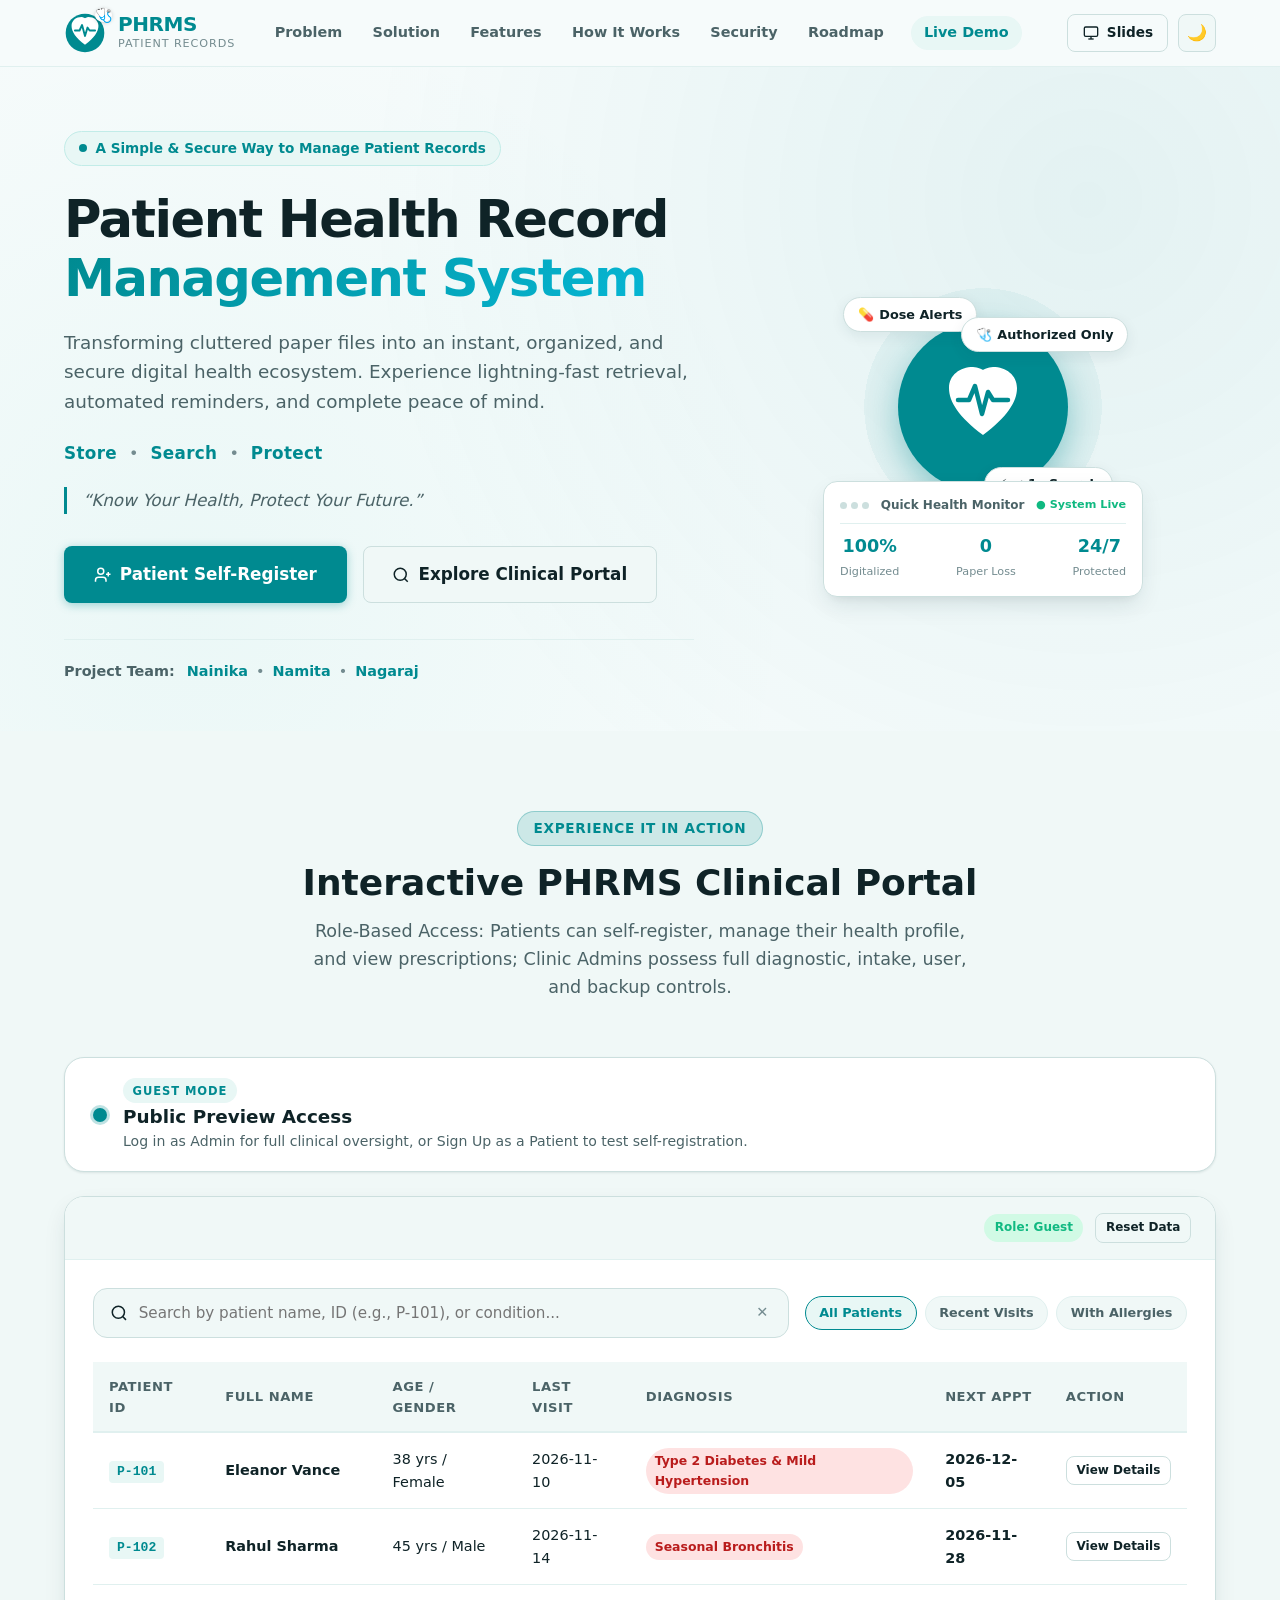
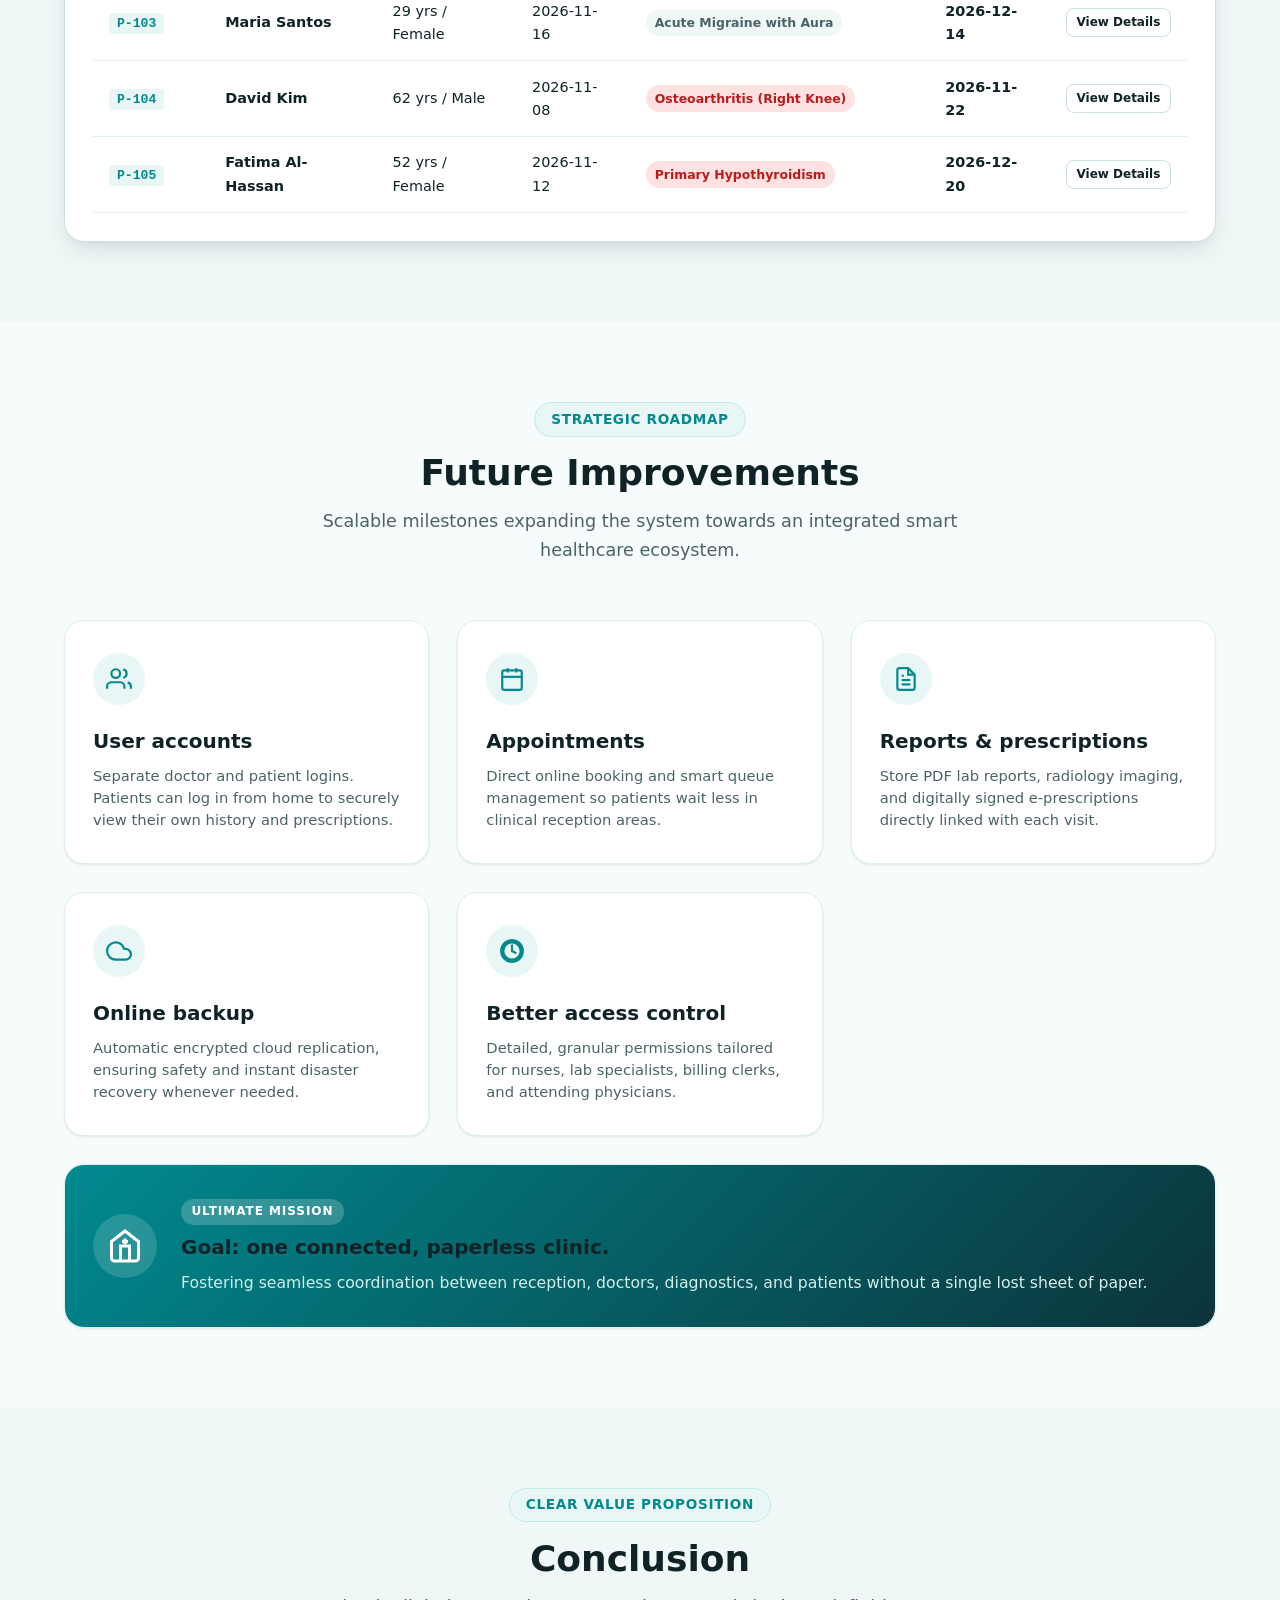
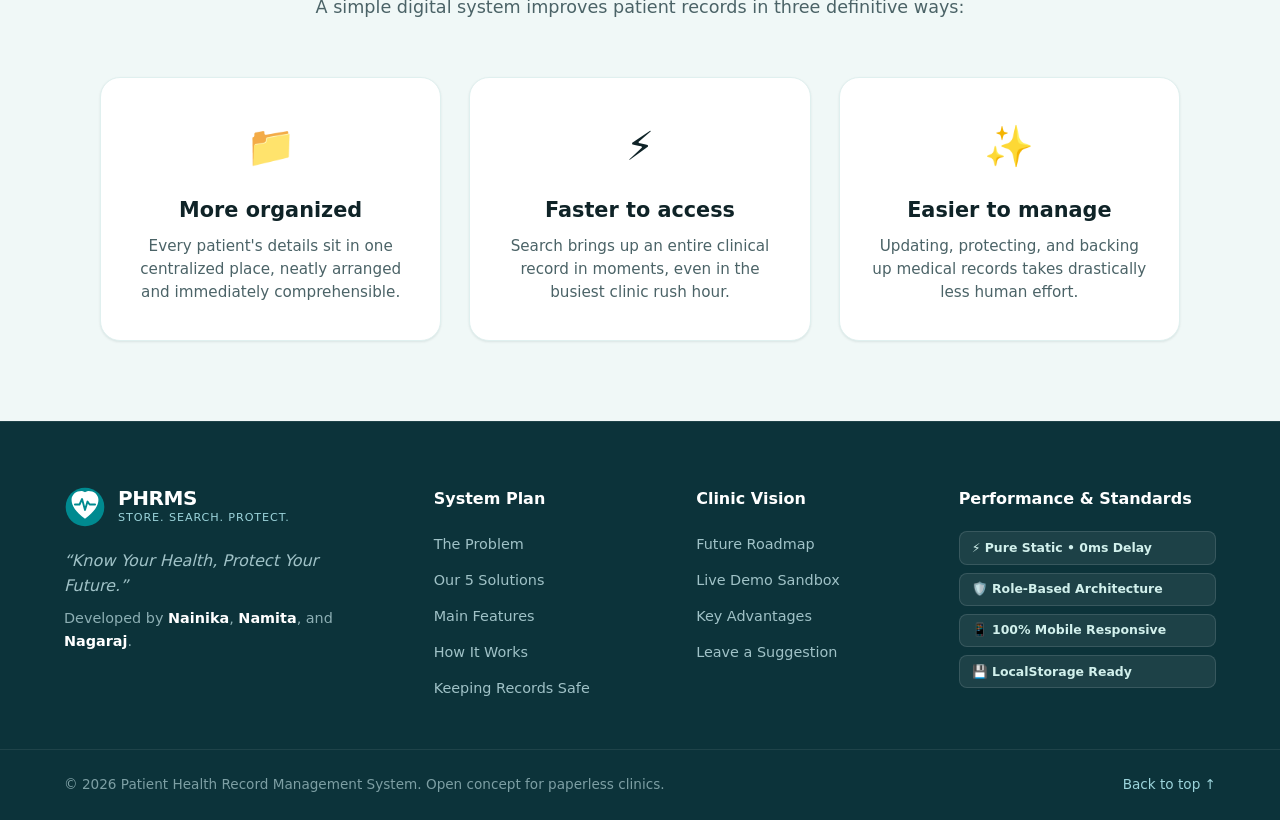
==== index.html @ 2e081d44 "cek" ====
<!DOCTYPE html>
<html lang="en">
<head>
  <meta charset="UTF-8">
  <meta name="viewport" content="width=device-width, initial-scale=1.0">
  <meta name="description" content="Patient Health Record Management System - A simple and secure way to manage patient records. Store. Search. Protect.">
  <meta name="keywords" content="health records, EHR, medical records management, clinic software, patient portal">
  <meta name="author" content="Nainika, Namita, Nagaraj">
  <title>PHRMS | Patient Health Record Management System</title>
  <link rel="stylesheet" href="style.css">
  <link rel="icon" href="data:image/svg+xml,<svg xmlns=%22http://www.w3.org/2000/svg%22 viewBox=%220 0 100 100%22><circle cx=%2250%22 cy=%2250%22 r=%2248%22 fill=%22%230d9488%22/><path d=%22M50 78 C30 62 20 48 20 34 C20 22 30 14 42 14 C46 14 50 17 50 17 C50 17 54 14 58 14 C70 14 80 22 80 34 C80 48 70 62 50 78 Z%22 fill=%22white%22/><path d=%22M27 45 L37 45 L43 32 L49 56 L55 38 L60 45 L73 45%22 fill=%22none%22 stroke=%22%230d9488%22 stroke-width=%224%22 stroke-linecap=%22round%22 stroke-linejoin=%22round%22/></svg>">
</head>
<body>
  <!-- Header / Navigation -->
  <header class="navbar" id="top">
    <div class="nav-container">
      <a href="#top" class="brand-logo" aria-label="PHRMS Home">
        <div class="logo-icon-wrap">
          <svg viewBox="0 0 100 100" class="logo-svg" aria-hidden="true">
            <circle cx="50" cy="50" r="46" fill="#008a90"/>
            <path d="M50 78 C28 62 18 47 18 33 C18 20 29 12 42 12 C46 12 50 15 50 15 C50 15 54 12 58 12 C71 12 82 20 82 33 C82 47 72 62 50 78 Z" fill="#ffffff"/>
            <path d="M26 44 L37 44 L43 31 L50 57 L56 37 L61 44 L74 44" fill="none" stroke="#008a90" stroke-width="4.5" stroke-linecap="round" stroke-linejoin="round"/>
          </svg>
          <span class="doctor-badge" title="Medical grade">🩺</span>
        </div>
        <div class="brand-text">
          <span class="brand-title">PHRMS</span>
          <span class="brand-subtitle">Patient Records</span>
        </div>
      </a>

      <nav class="nav-links" id="navLinks" aria-label="Main Navigation">
        <a href="/about/" class="nav-link">Problem</a>
        <a href="/about/#solution" class="nav-link">Solution</a>
        <a href="/about/#features" class="nav-link">Features</a>
        <a href="/about/#workflow" class="nav-link">How It Works</a>
        <a href="/about/#security" class="nav-link">Security</a>
        <a href="/about/#roadmap" class="nav-link">Roadmap</a>
        <a href="/about/#demo" class="nav-link nav-highlight">Live Demo</a>
      </nav>

      <div class="nav-actions">
        <div id="authNavContainer" class="auth-nav-container">
          <!-- Dynamically populated: Login/Signup buttons OR User Profile Pill -->
        </div>
        <button class="btn btn-outline btn-sm" id="presentationModeBtn" title="Toggle Slide View Mode">
          <svg width="16" height="16" viewBox="0 0 24 24" fill="none" stroke="currentColor" stroke-width="2"><rect x="2" y="3" width="20" height="14" rx="2" ry="2"/><line x1="8" y1="21" x2="16" y2="21"/><line x1="12" y1="17" x2="12" y2="21"/></svg>
          <span>Slides</span>
        </button>
        <button class="theme-toggle-btn" id="themeToggleBtn" aria-label="Toggle Dark/Light Mode" title="Toggle Theme">
          <span class="theme-icon light-icon">☀️</span>
          <span class="theme-icon dark-icon">🌙</span>
        </button>
        <button class="mobile-menu-btn" id="mobileMenuBtn" aria-label="Toggle navigation menu" aria-expanded="false">
          <span></span><span></span><span></span>
        </button>
      </div>
    </div>
  </header>

  <main>
    <!-- Hero Section -->
    <section class="hero-section" id="hero">
      <div class="container hero-grid">
        <div class="hero-content">
          <div class="hero-badge">
            <span class="badge-dot"></span>
            A Simple &amp; Secure Way to Manage Patient Records
          </div>
          <h1 class="hero-title">
            Patient Health Record <br>
            <span class="gradient-text">Management System</span>
          </h1>
          <p class="hero-desc">
            Transforming cluttered paper files into an instant, organized, and secure digital health ecosystem. Experience lightning-fast retrieval, automated reminders, and complete peace of mind.
          </p>

          <div class="tagline-pills">
            <span class="pill-tag">Store</span>
            <span class="pill-dot">•</span>
            <span class="pill-tag">Search</span>
            <span class="pill-dot">•</span>
            <span class="pill-tag">Protect</span>
          </div>

          <blockquote class="hero-quote">
            “Know Your Health, Protect Your Future.”
          </blockquote>

          <div class="hero-cta-group">
            <button class="btn btn-primary btn-lg" id="heroSignupBtn">
              <svg width="18" height="18" viewBox="0 0 24 24" fill="none" stroke="currentColor" stroke-width="2"><path d="M16 21v-2a4 4 0 0 0-4-4H6a4 4 0 0 0-4 4v2"/><circle cx="9" cy="7" r="4"/><line x1="19" y1="8" x2="19" y2="14"/><line x1="22" y1="11" x2="16" y2="11"/></svg>
              Patient Self-Register
            </button>
            <a href="#demo" class="btn btn-secondary btn-lg" id="heroDemoBtn">
              <svg width="18" height="18" viewBox="0 0 24 24" fill="none" stroke="currentColor" stroke-width="2"><circle cx="11" cy="11" r="8"/><line x1="21" y1="21" x2="16.65" y2="16.65"/></svg>
              Explore Clinical Portal
            </a>
          </div>

          <div class="hero-authors">
            <span class="authors-label">Project Team:</span>
            <div class="authors-list">
              <span class="author-tag">Nainika</span>
              <span class="author-sep">•</span>
              <span class="author-tag">Namita</span>
              <span class="author-sep">•</span>
              <span class="author-tag">Nagaraj</span>
            </div>
          </div>
        </div>

        <div class="hero-graphic">
          <div class="pulse-emblem-card">
            <div class="emblem-circle-outer">
              <div class="emblem-circle-inner">
                <svg viewBox="0 0 100 100" class="hero-heart-svg">
                  <path d="M50 78 C26 60 16 45 16 31 C16 18 27 10 40 10 C45 10 50 13 50 13 C50 13 55 10 60 10 C73 10 84 18 84 31 C84 45 74 60 50 78 Z" fill="#ffffff"/>
                  <path d="M25 43 L36 43 L42 29 L49 57 L55 35 L60 43 L75 43" fill="none" stroke="#008a90" stroke-width="4.5" stroke-linecap="round" stroke-linejoin="round"/>
                </svg>
              </div>
              <div class="floating-badge badge-med">
                <span>💊</span> Dose Alerts
              </div>
              <div class="floating-badge badge-doc">
                <span>🩺</span> Authorized Only
              </div>
              <div class="floating-badge badge-time">
                <span>⚡</span> &lt; 1s Search
              </div>
            </div>

            <!-- Mini Dashboard Card -->
            <div class="glass-dashboard-card">
              <div class="card-header-bar">
                <div class="dots"><span></span><span></span><span></span></div>
                <span class="card-bar-title">Quick Health Monitor</span>
                <span class="status-live">● System Live</span>
              </div>
              <div class="stats-mini-row">
                <div class="stat-mini">
                  <span class="stat-val">100%</span>
                  <span class="stat-lbl">Digitalized</span>
                </div>
                <div class="stat-mini">
                  <span class="stat-val">0</span>
                  <span class="stat-lbl">Paper Loss</span>
                </div>
                <div class="stat-mini">
                  <span class="stat-val">24/7</span>
                  <span class="stat-lbl">Protected</span>
                </div>
              </div>
            </div>
          </div>
        </div>
      </div>

      
    </section>

    
    
    <!-- Interactive Simulator / Live Demo Section -->
    <section class="section demo-section" id="demo">
      <div class="container">
        <div class="section-header text-center">
          <span class="section-tag section-tag-primary">Experience It In Action</span>
          <h2 class="section-title">Interactive PHRMS Clinical Portal</h2>
          <p class="section-subtitle">Role-Based Access: Patients can self-register, manage their health profile, and view prescriptions; Clinic Admins possess full diagnostic, intake, user, and backup controls.</p>
        </div>

        <!-- Role Access Bar & Quick Switcher -->
        <div class="role-access-banner" id="roleAccessBanner">
          <div class="role-banner-left">
            <span class="role-status-dot" id="roleStatusDot"></span>
            <div class="role-banner-info">
              <span class="role-badge-pill" id="roleBadgePill">Guest Mode</span>
              <span class="role-banner-title" id="roleBannerTitle">Public Preview Access</span>
              <p class="role-banner-desc" id="roleBannerDesc">Log in as Admin for full clinical oversight, or Sign Up as a Patient to test self-registration.</p>
            </div>
          </div>
          <div class="role-banner-actions" id="roleBannerActions">
            <!-- Injected via app.js -->
          </div>
        </div>

        <div class="demo-card-container">
          <!-- Demo Top Bar -->
          <div class="demo-top-bar">
            <div class="demo-tabs" id="demoTabsContainer">
              <!-- Dynamically populated depending on user role -->
            </div>
            <div class="demo-meta">
              <span class="clinic-mode-pill" id="clinicModePill">Role: Guest</span>
              <button class="btn btn-outline btn-xs" id="resetDemoBtn" title="Reset all records to factory default">Reset Data</button>
            </div>
          </div>

          <!-- ADMIN / GUEST TAB 1: Search & View All Records -->
          <div class="demo-tab-content active" id="searchTab">
            <div class="search-bar-wrap">
              <div class="search-input-box">
                <svg width="20" height="20" viewBox="0 0 24 24" fill="none" stroke="currentColor" stroke-width="2"><circle cx="11" cy="11" r="8"/><line x1="21" y1="21" x2="16.65" y2="16.65"/></svg>
                <input type="text" id="patientSearchInput" placeholder="Search by patient name, ID (e.g., P-101), or condition..." autocomplete="off">
                <button class="search-clear-btn" id="searchClearBtn" aria-label="Clear Search">✕</button>
              </div>
              <div class="filter-pills">
                <span class="filter-pill active" data-filter="all">All Patients</span>
                <span class="filter-pill" data-filter="recent">Recent Visits</span>
                <span class="filter-pill" data-filter="allergies">With Allergies</span>
              </div>
            </div>

            <div class="patient-table-wrap">
              <table class="patient-table">
                <thead>
                  <tr>
                    <th>Patient ID</th>
                    <th>Full Name</th>
                    <th>Age / Gender</th>
                    <th>Last Visit</th>
                    <th>Diagnosis</th>
                    <th>Next Appt</th>
                    <th>Action</th>
                  </tr>
                </thead>
                <tbody id="patientTableBody">
                  <!-- Injected via JavaScript -->
                </tbody>
              </table>
            </div>
            <div id="noResultsMsg" class="no-results hidden">
              <p>🔍 No patients found matching your query. Try registering a new record!</p>
            </div>
          </div>

          <!-- ADMIN / GUEST TAB 2: Register New Patient (Clinic Intake) -->
          <div class="demo-tab-content" id="registerTab">
            <div class="tab-intro-box">
              <h3>Clinic Staff Intake Form</h3>
              <p>Admins and clinic staff can register walk-in patients directly into the centralized PHRMS database.</p>
            </div>
            <form id="newPatientForm" class="patient-form">
              <div class="form-grid">
                <div class="form-group">
                  <label for="regName">Full Name *</label>
                  <input type="text" id="regName" required placeholder="e.g. Eleanor Vance">
                </div>
                <div class="form-group">
                  <label for="regAge">Age *</label>
                  <input type="number" id="regAge" min="1" max="120" required placeholder="e.g. 34">
                </div>
                <div class="form-group">
                  <label for="regGender">Gender</label>
                  <select id="regGender">
                    <option value="Female">Female</option>
                    <option value="Male">Male</option>
                    <option value="Other">Other</option>
                  </select>
                </div>
                <div class="form-group">
                  <label for="regContact">Phone Number *</label>
                  <input type="tel" id="regContact" required placeholder="+1 (555) 019-2831">
                </div>
                <div class="form-group">
                  <label for="regAllergies">Known Allergies</label>
                  <input type="text" id="regAllergies" placeholder="e.g. Penicillin, Peanuts (or None)">
                </div>
                <div class="form-group">
                  <label for="regDiagnosis">Primary Diagnosis / Chief Complaint</label>
                  <input type="text" id="regDiagnosis" required placeholder="e.g. Hypertension, Seasonal Flu">
                </div>
                <div class="form-group full-width">
                  <label for="regMedication">Prescribed Medicine &amp; Schedule</label>
                  <input type="text" id="regMedication" placeholder="e.g. Amoxicillin 500mg (8:00 AM &amp; 8:00 PM)">
                </div>
                <div class="form-group full-width">
                  <label for="regNotes">Doctor's Clinical Notes</label>
                  <textarea id="regNotes" rows="3" placeholder="Symptoms, observed vitals, next recommended follow-up..."></textarea>
                </div>
              </div>
              <div class="form-actions">
                <button type="submit" class="btn btn-primary">
                  <span>💾 Save Record to Database</span>
                </button>
                <button type="reset" class="btn btn-outline">Clear Fields</button>
              </div>
            </form>
          </div>

          <!-- ADMIN / GUEST TAB 3: Clinic Medication Reminders -->
          <div class="demo-tab-content" id="reminderTab">
            <div class="reminder-header">
              <h3>Today's Clinic-Wide Medication Schedule</h3>
              <p>Automated reminders configured for all registered clinic patients. (Admin oversight mode)</p>
            </div>
            <div class="reminder-grid" id="reminderListContainer">
              <!-- Dynamically populated -->
            </div>
          </div>

          <!-- ADMIN ONLY TAB 4: User Directory, Security & Cloud Backup -->
          <div class="demo-tab-content" id="adminUsersTab">
            <div class="admin-panel-header">
              <div>
                <h3>System User Directory &amp; Cloud Backup</h3>
                <p>Manage all registered clinic personnel and self-registered patients. (Admin Exclusive Access)</p>
              </div>
              <div class="admin-panel-actions">
                <button class="btn btn-primary btn-sm" id="exportBackupBtn">
                  <svg width="16" height="16" viewBox="0 0 24 24" fill="none" stroke="currentColor" stroke-width="2"><path d="M21 15v4a2 2 0 0 1-2 2H5a2 2 0 0 1-2-2v-4"/><polyline points="7 10 12 15 17 10"/><line x1="12" y1="15" x2="12" y2="3"/></svg>
                  Export System Backup (JSON)
                </button>
              </div>
            </div>

            <div class="admin-stats-grid">
              <div class="admin-stat-card">
                <span class="astat-num" id="astatTotalPatients">5</span>
                <span class="astat-lbl">Total Patient Records</span>
              </div>
              <div class="admin-stat-card">
                <span class="astat-num" id="astatTotalUsers">2</span>
                <span class="astat-lbl">Registered User Accounts</span>
              </div>
              <div class="admin-stat-card">
                <span class="astat-num" id="astatSelfRegistered">1</span>
                <span class="astat-lbl">Self-Registered Patients</span>
              </div>
              <div class="admin-stat-card">
                <span class="astat-num" id="astatActiveAdmins">1</span>
                <span class="astat-lbl">Clinic Administrators</span>
              </div>
            </div>

            <div class="patient-table-wrap" style="margin-top: 1.5rem;">
              <table class="patient-table">
                <thead>
                  <tr>
                    <th>Account ID</th>
                    <th>User Name</th>
                    <th>Email Address</th>
                    <th>Role</th>
                    <th>Linked Patient ID</th>
                    <th>Access Level</th>
                  </tr>
                </thead>
                <tbody id="userTableBody">
                  <!-- Injected via JavaScript -->
                </tbody>
              </table>
            </div>
          </div>

          <!-- PATIENT EXCLUSIVE TAB 1: My Health Record -->
          <div class="demo-tab-content" id="patientRecordTab">
            <div id="patientRecordContainer">
              <!-- Dynamically populated with logged in patient's dossier -->
            </div>
          </div>

          <!-- PATIENT EXCLUSIVE TAB 2: My Prescriptions & Reminders -->
          <div class="demo-tab-content" id="patientRemindersTab">
            <div id="patientMyRemindersContainer">
              <!-- Dynamically populated with patient's medicines and dose checklist -->
            </div>
          </div>

          <!-- PATIENT EXCLUSIVE TAB 3: My Appointments -->
          <div class="demo-tab-content" id="patientAppointmentsTab">
            <div id="patientAppointmentsContainer">
              <!-- Dynamically populated with patient's consultation status -->
            </div>
          </div>

          <!-- PATIENT EXCLUSIVE TAB 4: Self-Service Profile Update -->
          <div class="demo-tab-content" id="patientProfileTab">
            <div class="tab-intro-box">
              <h3>Update My Personal Information</h3>
              <p>Keep your phone number, emergency contact, and known allergies current for your attending doctor.</p>
            </div>
            <form id="patientProfileEditForm" class="patient-form">
              <div class="form-grid">
                <div class="form-group">
                  <label for="profName">Full Name (System Verified)</label>
                  <input type="text" id="profName" readonly disabled>
                </div>
                <div class="form-group">
                  <label for="profId">Patient Health ID (Assigned)</label>
                  <input type="text" id="profId" readonly disabled>
                </div>
                <div class="form-group">
                  <label for="profContact">Phone Number *</label>
                  <input type="tel" id="profContact" required placeholder="+1 (555) 234-5678">
                </div>
                <div class="form-group">
                  <label for="profAllergies">Known Allergies *</label>
                  <input type="text" id="profAllergies" required placeholder="e.g. Penicillin, Peanuts, Pollen">
                </div>
                <div class="form-group full-width">
                  <label for="profAddress">Residential Address / City</label>
                  <input type="text" id="profAddress" placeholder="e.g. 104 Maple Street, Apt 3B">
                </div>
              </div>
              <div class="form-actions">
                <button type="submit" class="btn btn-primary">
                  <span>✓ Save My Updated Profile</span>
                </button>
              </div>
            </form>
          </div>
        </div>
      </div>
    </section>

    <!-- Patient Detail Modal -->
    <div class="modal-backdrop" id="patientModal" role="dialog" aria-modal="true" aria-hidden="true">
      <div class="modal-box">
        <div class="modal-header">
          <div class="modal-title-wrap">
            <span class="patient-id-badge" id="modalPatientId">P-000</span>
            <h3 id="modalPatientName">Patient Name</h3>
          </div>
          <button class="modal-close-btn" id="modalCloseBtn" aria-label="Close modal">✕</button>
        </div>
        <div class="modal-body" id="modalBodyContent">
          <!-- Dynamic details injected here -->
        </div>
        <div class="modal-footer">
          <button class="btn btn-primary btn-sm" id="modalUpdateBtn">Add New Visit Note</button>
          <button class="btn btn-secondary btn-sm" id="modalDismissBtn">Close</button>
        </div>
      </div>
    </div>

    <!-- Future Improvements Section -->
    <section class="section roadmap-section" id="roadmap">
      <div class="container">
        <div class="section-header text-center">
          <span class="section-tag">Strategic Roadmap</span>
          <h2 class="section-title">Future Improvements</h2>
          <p class="section-subtitle">Scalable milestones expanding the system towards an integrated smart healthcare ecosystem.</p>
        </div>

        <div class="roadmap-grid">
          <div class="roadmap-card">
            <div class="roadmap-icon">
              <svg viewBox="0 0 24 24" width="26" height="26" fill="none" stroke="currentColor" stroke-width="2"><path d="M17 21v-2a4 4 0 0 0-4-4H5a4 4 0 0 0-4 4v2"/><circle cx="9" cy="7" r="4"/><path d="M23 21v-2a4 4 0 0 0-3-3.87"/><path d="M16 3.13a4 4 0 0 1 0 7.75"/></svg>
            </div>
            <h3>User accounts</h3>
            <p>Separate doctor and patient logins. Patients can log in from home to securely view their own history and prescriptions.</p>
          </div>

          <div class="roadmap-card">
            <div class="roadmap-icon">
              <svg viewBox="0 0 24 24" width="26" height="26" fill="none" stroke="currentColor" stroke-width="2"><rect x="3" y="4" width="18" height="18" rx="2" ry="2"/><line x1="16" y1="2" x2="16" y2="6"/><line x1="8" y1="2" x2="8" y2="6"/><line x1="3" y1="10" x2="21" y2="10"/></svg>
            </div>
            <h3>Appointments</h3>
            <p>Direct online booking and smart queue management so patients wait less in clinical reception areas.</p>
          </div>

          <div class="roadmap-card">
            <div class="roadmap-icon">
              <svg viewBox="0 0 24 24" width="26" height="26" fill="none" stroke="currentColor" stroke-width="2"><path d="M14 2H6a2 2 0 0 0-2 2v16a2 2 0 0 0 2 2h12a2 2 0 0 0 2-2V8z"/><polyline points="14 2 14 8 20 8"/><line x1="16" y1="13" x2="8" y2="13"/><line x1="16" y1="17" x2="8" y2="17"/><polyline points="10 9 9 9 8 9"/></svg>
            </div>
            <h3>Reports &amp; prescriptions</h3>
            <p>Store PDF lab reports, radiology imaging, and digitally signed e-prescriptions directly linked with each visit.</p>
          </div>

          <div class="roadmap-card">
            <div class="roadmap-icon">
              <svg viewBox="0 0 24 24" width="26" height="26" fill="none" stroke="currentColor" stroke-width="2"><path d="M18 10h-1.26A8 8 0 1 0 9 20h9a5 5 0 0 0 0-10z"/></svg>
            </div>
            <h3>Online backup</h3>
            <p>Automatic encrypted cloud replication, ensuring safety and instant disaster recovery whenever needed.</p>
          </div>

          <div class="roadmap-card">
            <div class="roadmap-icon">
              <svg viewBox="0 0 24 24" width="26" height="26" fill="none" stroke="currentColor" stroke-width="2"><path d="M12 2a10 10 0 1 0 10 10A10 10 0 0 0 12 2zm0 18a8 8 0 1 1 8-8 8 8 0 0 1-8 8z"/><path d="M12 6v6l4 2"/></svg>
            </div>
            <h3>Better access control</h3>
            <p>Detailed, granular permissions tailored for nurses, lab specialists, billing clerks, and attending physicians.</p>
          </div>

          <!-- Highlight Goal Box -->
          <div class="roadmap-card goal-card">
            <div class="goal-icon">
              <svg viewBox="0 0 24 24" width="36" height="36" fill="none" stroke="currentColor" stroke-width="2"><path d="m3 9 9-7 9 7v11a2 2 0 0 1-2 2H5a2 2 0 0 1-2-2z"/><polyline points="9 22 9 12 15 12 15 22"/><path d="M12 7v4"/><path d="M10 9h4"/></svg>
            </div>
            <div class="goal-content">
              <span class="goal-badge">Ultimate Mission</span>
              <h3 class="goal-title">Goal: one connected, paperless clinic.</h3>
              <p>Fostering seamless coordination between reception, doctors, diagnostics, and patients without a single lost sheet of paper.</p>
            </div>
          </div>
        </div>
      </div>
    </section>

    <!-- Conclusion Section -->
    <section class="section conclusion-section" id="conclusion">
      <div class="container">
        <div class="section-header text-center">
          <span class="section-tag">Clear Value Proposition</span>
          <h2 class="section-title">Conclusion</h2>
          <p class="section-subtitle">A simple digital system improves patient records in three definitive ways:</p>
        </div>

        <div class="conclusion-cards">
          <div class="conclusion-box">
            <div class="conclusion-box-icon">📁</div>
            <h3>More organized</h3>
            <p>Every patient's details sit in one centralized place, neatly arranged and immediately comprehensible.</p>
          </div>
          <div class="conclusion-box">
            <div class="conclusion-box-icon">⚡</div>
            <h3>Faster to access</h3>
            <p>Search brings up an entire clinical record in moments, even in the busiest clinic rush hour.</p>
          </div>
          <div class="conclusion-box">
            <div class="conclusion-box-icon">✨</div>
            <h3>Easier to manage</h3>
            <p>Updating, protecting, and backing up medical records takes drastically less human effort.</p>
          </div>
        </div>
      </div>
    </section>

    <!-- Presentation Slide Viewer Modal (Interactive Slide Carousel) -->
    <div class="presentation-modal" id="slideViewerModal" role="dialog" aria-modal="true" aria-hidden="true">
      <div class="presentation-container">
        <div class="presentation-header">
          <div class="pres-title">
            <span>Slide Presentation Mode</span>
            <span class="slide-indicator" id="slideIndicator">Slide 1 of 9</span>
          </div>
          <button class="pres-close-btn" id="presCloseBtn" aria-label="Exit presentation mode">✕</button>
        </div>

        <div class="slide-viewport" id="slideViewport">
          <!-- Slide 1 -->
          <div class="slide-item active" data-slide="1">
            <div class="slide-card theme-dark-slide">
              <div class="slide-cover-badge">🩺</div>
              <h2 class="slide-main-title">Patient Health Record Management System</h2>
              <p class="slide-sub">A simple and secure way to manage patient records.</p>
              <div class="slide-author-row">Nainika &bull; Namita &bull; Nagaraj</div>
              <div class="slide-logo-circle">
                <svg viewBox="0 0 100 100" class="slide-heart">
                  <circle cx="50" cy="50" r="48" fill="#008a90"/>
                  <path d="M50 78 C28 62 18 47 18 33 C18 20 29 12 42 12 C46 12 50 15 50 15 C50 15 54 12 58 12 C71 12 82 20 82 33 C82 47 72 62 50 78 Z" fill="#ffffff"/>
                  <path d="M26 44 L37 44 L43 31 L50 57 L56 37 L61 44 L74 44" fill="none" stroke="#008a90" stroke-width="4.5" stroke-linecap="round" stroke-linejoin="round"/>
                </svg>
              </div>
            </div>
          </div>

          <!-- Slide 2 -->
          <div class="slide-item" data-slide="2">
            <div class="slide-card">
              <h2 class="slide-head">The problem</h2>
              <div class="slide-list">
                <div class="slide-list-row danger"><span class="badge-num">1</span> <strong>Hard to manage:</strong> Paper files pile up and get mixed up, so keeping them in order takes a lot of effort.</div>
                <div class="slide-list-row danger"><span class="badge-num">2</span> <strong>Slow to find:</strong> Searching through old files for one patient's details wastes time when it matters most.</div>
                <div class="slide-list-row danger"><span class="badge-num">3</span> <strong>Easy to lose:</strong> Papers can be lost, torn or damaged, and the information is gone for good.</div>
                <div class="slide-list-row danger"><span class="badge-num">4</span> <strong>Missed appointments:</strong> Patients may forget when their next doctor appointment is.</div>
                <div class="slide-list-row danger"><span class="badge-num">5</span> <strong>Forgotten medicines:</strong> Patients may forget which tablet to take and at what time.</div>
              </div>
            </div>
          </div>

          <!-- Slide 3 -->
          <div class="slide-item" data-slide="3">
            <div class="slide-card">
              <h2 class="slide-head">Our solution</h2>
              <div class="slide-list">
                <div class="slide-list-row"><span class="icon-circle">🗄️</span> <strong>Store:</strong> All patient details are kept together in one digital place instead of many paper files.</div>
                <div class="slide-list-row"><span class="icon-circle">🔍</span> <strong>Search:</strong> Type a name or ID and the record appears quickly, with no digging through files.</div>
                <div class="slide-list-row"><span class="icon-circle">🔒</span> <strong>Protect:</strong> Only authorized users can log in and see the information they need.</div>
                <div class="slide-list-row"><span class="icon-circle">📅</span> <strong>Appointments:</strong> The doctor updates the visit date and time, and the patient gets a reminder on that day.</div>
                <div class="slide-list-row"><span class="icon-circle">💊</span> <strong>Medicine reminders:</strong> Shows which tablet to take and at what time, so no dose is missed.</div>
              </div>
            </div>
          </div>

          <!-- Slide 4 -->
          <div class="slide-item" data-slide="4">
            <div class="slide-card">
              <h2 class="slide-head">Main features</h2>
              <div class="slide-list">
                <div class="slide-list-row"><span class="icon-circle">🪪</span> <strong>Patient details:</strong> Name, age, contact and other basic information.</div>
                <div class="slide-list-row"><span class="icon-circle">📋</span> <strong>Medical history:</strong> Past illnesses, allergies and treatments in one place.</div>
                <div class="slide-list-row"><span class="icon-circle">🗓️</span> <strong>Visit records:</strong> Date, symptoms and the doctor's notes for every visit.</div>
                <div class="slide-list-row"><span class="icon-circle">🔎</span> <strong>Search &amp; update:</strong> Find a patient quickly and keep the record up to date.</div>
                <div class="slide-list-row"><span class="icon-circle">🔑</span> <strong>Login &amp; access:</strong> Each user signs in and sees only what they need.</div>
              </div>
            </div>
          </div>

          <!-- Slide 5 -->
          <div class="slide-item" data-slide="5">
            <div class="slide-card">
              <h2 class="slide-head">How it works</h2>
              <div class="slide-diagram-row">
                <div class="flow-bubble"><span class="b-num">1</span><h4>Register</h4><p>Add basic details to create record.</p></div>
                <span class="arr">&rarr;</span>
                <div class="flow-bubble"><span class="b-num">2</span><h4>Save record</h4><p>Store visit, diagnosis &amp; treatment.</p></div>
                <span class="arr">&rarr;</span>
                <div class="flow-bubble"><span class="b-num">3</span><h4>Search</h4><p>Find quickly by name or ID.</p></div>
                <span class="arr">&rarr;</span>
                <div class="flow-bubble"><span class="b-num">4</span><h4>Update</h4><p>Add new info whenever patient returns.</p></div>
              </div>
              <div class="slide-note-box">
                Steps 3 and 4 repeat at every visit, so the record always stays current.
              </div>
            </div>
          </div>

          <!-- Slide 6 -->
          <div class="slide-item" data-slide="6">
            <div class="slide-card">
              <h2 class="slide-head">Keeping records safe</h2>
              <div class="slide-grid-2x2">
                <div class="grid-box"><span class="icon-circle">👥</span><h4>Login for authorized users</h4><p>Doctors and staff sign in with their own account.</p></div>
                <div class="grid-box"><span class="icon-circle">🛡️</span><h4>Keep information private</h4><p>Details are never shown to the public or unrelated people.</p></div>
                <div class="grid-box"><span class="icon-circle">🗝️</span><h4>Allow only required access</h4><p>Each person sees only the part of the record they need.</p></div>
                <div class="grid-box"><span class="icon-circle">☁️</span><h4>Back up important records</h4><p>A saved copy protects the data if something goes wrong.</p></div>
              </div>
            </div>
          </div>

          <!-- Slide 7 -->
          <div class="slide-item" data-slide="7">
            <div class="slide-card">
              <h2 class="slide-head">Future improvements</h2>
              <div class="slide-grid-3x2">
                <div class="grid-box"><strong>User accounts:</strong> Separate doctor and patient logins; patients see own records.</div>
                <div class="grid-box"><strong>Appointments:</strong> Book and manage visits so patients wait less.</div>
                <div class="grid-box"><strong>Reports &amp; prescriptions:</strong> Store lab reports &amp; Rx with the record.</div>
                <div class="grid-box"><strong>Online backup:</strong> Keep a safe copy in the cloud, ready if needed.</div>
                <div class="grid-box"><strong>Better access control:</strong> Detailed permissions for every type of user.</div>
                <div class="grid-box goal-highlight"><strong>Goal:</strong> One connected, paperless clinic.</div>
              </div>
            </div>
          </div>

          <!-- Slide 8 -->
          <div class="slide-item" data-slide="8">
            <div class="slide-card">
              <h2 class="slide-head">Conclusion</h2>
              <p class="slide-intro">A simple digital system improves patient records in three ways:</p>
              <div class="slide-cards-3">
                <div class="c-card"><span class="c-icon">📁</span><h3>More organized</h3><p>Every patient's details sit in one place, neatly arranged.</p></div>
                <div class="c-card"><span class="c-icon">⚡</span><h3>Faster to access</h3><p>Search brings up a record in moments, even in a busy clinic.</p></div>
                <div class="c-card"><span class="c-icon">📋</span><h3>Easier to manage</h3><p>Updating, protecting and backing up records takes less effort.</p></div>
              </div>
            </div>
          </div>

          <!-- Slide 9 -->
          <div class="slide-item" data-slide="9">
            <div class="slide-card theme-dark-slide text-center">
              <h2 class="slide-main-title">Thank you</h2>
              <p class="slide-sub highlight-sub">Suggestions are welcome!</p>
              <div class="slide-taglines">
                <em>Store. Search. Protect.</em>
                <p class="slide-quote">“Know Your Health, Protect Your Future.”</p>
              </div>
            </div>
          </div>
        </div>

        <div class="presentation-controls">
          <button class="btn btn-outline btn-sm" id="prevSlideBtn">&larr; Previous Slide</button>
          <div class="slide-dots" id="slideDots">
            <!-- 9 dots injected -->
          </div>
          <button class="btn btn-primary btn-sm" id="nextSlideBtn">Next Slide &rarr;</button>
        </div>
      </div>
    </div>

    <!-- Suggestion / Feedback Modal -->
    <div class="modal-backdrop" id="feedbackModal" role="dialog" aria-modal="true" aria-hidden="true">
      <div class="modal-box">
        <div class="modal-header">
          <h3>Share Your Suggestions</h3>
          <button class="modal-close-btn" id="feedbackCloseBtn" aria-label="Close modal">✕</button>
        </div>
        <form id="feedbackForm">
          <div class="modal-body">
            <p class="modal-intro">“Suggestions are welcome!” Help Nainika, Namita, and Nagaraj refine this system:</p>
            <div class="form-group">
              <label for="fbName">Your Name</label>
              <input type="text" id="fbName" placeholder="Dr. Jane Smith or Clinic Manager" required>
            </div>
            <div class="form-group">
              <label for="fbRole">Role / Perspective</label>
              <select id="fbRole">
                <option value="doctor">Medical Doctor / Practitioner</option>
                <option value="nurse">Nurse / Healthcare Worker</option>
                <option value="admin">Clinic Administrator</option>
                <option value="patient">Patient / Caregiver</option>
                <option value="developer">Healthtech Developer</option>
              </select>
            </div>
            <div class="form-group">
              <label for="fbText">Feedback &amp; Recommendations</label>
              <textarea id="fbText" rows="4" placeholder="What features or security protections would make this system even more valuable?" required></textarea>
            </div>
          </div>
          <div class="modal-footer">
            <button type="submit" class="btn btn-primary btn-sm">Send Suggestion</button>
            <button type="button" class="btn btn-outline btn-sm" id="feedbackCancelBtn">Cancel</button>
          </div>
        </form>
      </div>
    </div>

    <!-- Auth Modal (Login & Patient Sign-Up) -->
    <div class="modal-backdrop" id="authModal" role="dialog" aria-modal="true" aria-hidden="true">
      <div class="modal-box auth-modal-box">
        <div class="modal-header">
          <div class="auth-modal-tabs">
            <button class="auth-tab-btn active" id="authLoginTabBtn" data-target="loginPanel">
              <svg width="16" height="16" viewBox="0 0 24 24" fill="none" stroke="currentColor" stroke-width="2"><path d="M15 3h4a2 2 0 0 1 2 2v14a2 2 0 0 1-2 2h-4"/><polyline points="10 17 15 12 10 7"/><line x1="15" y1="12" x2="3" y2="12"/></svg>
              Sign In
            </button>
            <button class="auth-tab-btn" id="authSignupTabBtn" data-target="signupPanel">
              <svg width="16" height="16" viewBox="0 0 24 24" fill="none" stroke="currentColor" stroke-width="2"><path d="M16 21v-2a4 4 0 0 0-4-4H6a4 4 0 0 0-4 4v2"/><circle cx="9" cy="7" r="4"/><line x1="19" y1="8" x2="19" y2="14"/><line x1="22" y1="11" x2="16" y2="11"/></svg>
              Patient Self-Register
            </button>
          </div>
          <button class="modal-close-btn" id="authCloseBtn" aria-label="Close modal">✕</button>
        </div>

        <div class="modal-body auth-modal-body">
          <!-- QUICK DEMO ONE-CLICK BUTTONS -->
          <div class="quick-login-strip">
            <span class="quick-login-label">Quick 1-Click Demo Login:</span>
            <div class="quick-login-btns">
              <button type="button" class="btn btn-outline btn-xs" id="quickAdminLoginBtn">
                🛡️ Admin (Dr. Nagaraj)
              </button>
              <button type="button" class="btn btn-outline btn-xs" id="quickPatientLoginBtn">
                👤 Patient (Eleanor Vance)
              </button>
            </div>
          </div>

          <!-- PANEL 1: LOGIN FORM -->
          <div class="auth-panel active" id="loginPanel">
            <form id="loginForm">
              <div class="form-group">
                <label for="loginEmail">Email Address</label>
                <input type="email" id="loginEmail" required placeholder="admin@phrms.clinic or your patient email">
              </div>
              <div class="form-group">
                <label for="loginPassword">Password</label>
                <input type="password" id="loginPassword" required placeholder="••••••••">
              </div>
              <div class="auth-form-footer">
                <button type="submit" class="btn btn-primary btn-block">
                  Log In to Health Record Portal
                </button>
                <p class="auth-switch-note">
                  New patient? <a href="javascript:void(0)" id="switchToSignupLink">Register yourself here &rarr;</a>
                </p>
              </div>
            </form>
          </div>

          <!-- PANEL 2: PATIENT SIGN UP (SELF-REGISTRATION) -->
          <div class="auth-panel" id="signupPanel">
            <div class="signup-intro-note">
              <strong>Patient Self-Service Registration:</strong> Create your health record account to track prescriptions, view consultation history, and manage medical appointments.
            </div>
            <form id="signupForm">
              <div class="form-grid">
                <div class="form-group">
                  <label for="signName">Full Name *</label>
                  <input type="text" id="signName" required placeholder="e.g. Liam Cooper">
                </div>
                <div class="form-group">
                  <label for="signEmail">Email Address *</label>
                  <input type="email" id="signEmail" required placeholder="liam@example.com">
                </div>
                <div class="form-group">
                  <label for="signPassword">Choose Password *</label>
                  <input type="password" id="signPassword" required minlength="4" placeholder="At least 4 characters">
                </div>
                <div class="form-group">
                  <label for="signPhone">Phone Number *</label>
                  <input type="tel" id="signPhone" required placeholder="+1 (555) 902-1234">
                </div>
                <div class="form-group">
                  <label for="signAge">Age *</label>
                  <input type="number" id="signAge" required min="1" max="120" placeholder="e.g. 32">
                </div>
                <div class="form-group">
                  <label for="signGender">Gender</label>
                  <select id="signGender">
                    <option value="Female">Female</option>
                    <option value="Male">Male</option>
                    <option value="Other">Other</option>
                  </select>
                </div>
                <div class="form-group full-width">
                  <label for="signAllergies">Known Allergies (Food / Medication)</label>
                  <input type="text" id="signAllergies" placeholder="e.g. Peanuts, Penicillin (or type None)">
                </div>
                <div class="form-group full-width">
                  <label for="signConcern">Primary Health Concern / Reason for Visit *</label>
                  <input type="text" id="signConcern" required placeholder="e.g. Annual Wellness Checkup, Migraines, Back Pain">
                </div>
                <div class="form-group full-width">
                  <label for="signAdminCode" class="optional-label">Staff Invite Code (Optional - for Clinic Admins only)</label>
                  <input type="text" id="signAdminCode" placeholder="Enter CLINIC2026 if registering as clinic staff">
                </div>
              </div>
              <div class="auth-form-footer">
                <button type="submit" class="btn btn-primary btn-block">
                  ✨ Complete Registration &amp; Open My Portal
                </button>
                <p class="auth-switch-note">
                  Already registered? <a href="javascript:void(0)" id="switchToLoginLink">Log in to your account</a>
                </p>
              </div>
            </form>
          </div>
        </div>
      </div>
    </div>

    <!-- Toast Notification Element -->
    <div class="toast-container" id="toastContainer" aria-live="polite"></div>
  </main>

  <!-- Footer -->
  <footer class="footer">
    <div class="container footer-grid">
      <div class="footer-brand">
        <div class="brand-logo footer-logo">
          <div class="logo-icon-wrap">
            <svg viewBox="0 0 100 100" class="logo-svg" aria-hidden="true">
              <circle cx="50" cy="50" r="46" fill="#008a90"/>
              <path d="M50 78 C28 62 18 47 18 33 C18 20 29 12 42 12 C46 12 50 15 50 15 C50 15 54 12 58 12 C71 12 82 20 82 33 C82 47 72 62 50 78 Z" fill="#ffffff"/>
              <path d="M26 44 L37 44 L43 31 L50 57 L56 37 L61 44 L74 44" fill="none" stroke="#008a90" stroke-width="4.5" stroke-linecap="round" stroke-linejoin="round"/>
            </svg>
          </div>
          <div class="brand-text">
            <span class="brand-title">PHRMS</span>
            <span class="brand-subtitle">Store. Search. Protect.</span>
          </div>
        </div>
        <p class="footer-motto">“Know Your Health, Protect Your Future.”</p>
        <p class="footer-authors">Developed by <strong>Nainika</strong>, <strong>Namita</strong>, and <strong>Nagaraj</strong>.</p>
      </div>

      <div class="footer-links-col">
        <h4>System Plan</h4>
        <ul>
          <li><a href="#problem">The Problem</a></li>
          <li><a href="#solution">Our 5 Solutions</a></li>
          <li><a href="#features">Main Features</a></li>
          <li><a href="#workflow">How It Works</a></li>
          <li><a href="#security">Keeping Records Safe</a></li>
        </ul>
      </div>

      <div class="footer-links-col">
        <h4>Clinic Vision</h4>
        <ul>
          <li><a href="#roadmap">Future Roadmap</a></li>
          <li><a href="#demo">Live Demo Sandbox</a></li>
          <li><a href="#conclusion">Key Advantages</a></li>
          <li><a href="javascript:void(0)" id="openFeedbackFooterLink">Leave a Suggestion</a></li>
        </ul>
      </div>

      <div class="footer-links-col">
        <h4>Performance &amp; Standards</h4>
        <div class="badge-list">
          <span class="tech-badge">⚡ Pure Static &bull; 0ms Delay</span>
          <span class="tech-badge">🛡️ Role-Based Architecture</span>
          <span class="tech-badge">📱 100% Mobile Responsive</span>
          <span class="tech-badge">💾 LocalStorage Ready</span>
        </div>
      </div>
    </div>

    <div class="footer-bottom">
      <div class="container footer-bottom-inner">
        <p>&copy; 2026 Patient Health Record Management System. Open concept for paperless clinics.</p>
        <div class="footer-bottom-actions">
          <a href="#top" class="back-to-top">Back to top &uarr;</a>
        </div>
      </div>
    </div>
  </footer>

  <script src="app.js"></script>
</body>
</html>
---- style.css ----
/* ==========================================================================
   Patient Health Record Management System (PHRMS)
   Fast, Lightweight, Modern Static Stylesheet
   ========================================================================== */

:root {
  /* Palette directly aligned with the presentation */
  --brand-dark: #0c333a;
  --brand-dark-soft: #13424a;
  --brand-teal: #008a90;
  --brand-teal-light: #14b8a6;
  --brand-teal-glow: rgba(0, 138, 144, 0.25);
  --brand-mint: #e8f7f5;
  --brand-mint-border: #c2ece8;

  --accent-red: #ef4444;
  --accent-red-bg: #fee2e2;
  --accent-amber: #f59e0b;
  --accent-amber-bg: #fef3c7;
  --accent-green: #10b981;
  --accent-green-bg: #d1fae5;
  --accent-blue: #3b82f6;
  --accent-blue-bg: #dbeafe;

  /* Theme tokens - Light Mode (Default) */
  --bg-primary: #f6fbfb;
  --bg-surface: #ffffff;
  --bg-surface-alt: #f0f8f7;
  --bg-card: #ffffff;
  --bg-card-hover: #fafffe;
  --text-primary: #0f2327;
  --text-secondary: #4b6367;
  --text-muted: #748c90;
  --text-inverse: #ffffff;
  --border-light: #e0f0ef;
  --border-subtle: #ccdfde;
  --nav-bg: rgba(246, 251, 251, 0.88);
  --modal-overlay: rgba(12, 51, 58, 0.65);
  --shadow-sm: 0 1px 3px rgba(12, 51, 58, 0.06), 0 1px 2px rgba(12, 51, 58, 0.04);
  --shadow-md: 0 4px 14px rgba(12, 51, 58, 0.08);
  --shadow-lg: 0 10px 25px -4px rgba(12, 51, 58, 0.12), 0 8px 10px -6px rgba(12, 51, 58, 0.06);
  --shadow-teal: 0 8px 24px rgba(0, 138, 144, 0.22);
  --radius-sm: 8px;
  --radius-md: 14px;
  --radius-lg: 20px;
  --radius-pill: 9999px;
  --transition-fast: 0.18s cubic-bezier(0.4, 0, 0.2, 1);
  --transition-normal: 0.28s cubic-bezier(0.4, 0, 0.2, 1);
}

/* Dark Theme Overrides */
[data-theme="dark"] {
  --bg-primary: #071e22;
  --bg-surface: #0c2b31;
  --bg-surface-alt: #10363e;
  --bg-card: #0f333a;
  --bg-card-hover: #133f48;
  --text-primary: #edf8f8;
  --text-secondary: #a2c2c6;
  --text-muted: #73989e;
  --border-light: #16464f;
  --border-subtle: #1e5a66;
  --nav-bg: rgba(7, 30, 34, 0.9);
  --modal-overlay: rgba(3, 11, 13, 0.8);
  --shadow-sm: 0 2px 6px rgba(0, 0, 0, 0.35);
  --shadow-md: 0 6px 18px rgba(0, 0, 0, 0.45);
  --shadow-lg: 0 12px 30px rgba(0, 0, 0, 0.6);
  --brand-mint: #113c44;
  --brand-mint-border: #1d5560;
}

/* Base Reset & Typography */
*, *::before, *::after {
  box-sizing: border-box;
  margin: 0;
  padding: 0;
}

html {
  scroll-behavior: smooth;
  font-family: system-ui, -apple-system, BlinkMacSystemFont, "Segoe UI", Roboto, "Helvetica Neue", Arial, sans-serif;
  font-size: 16px;
  line-height: 1.6;
  color: var(--text-primary);
  background-color: var(--bg-primary);
  -webkit-font-smoothing: antialiased;
}

body {
  overflow-x: hidden;
  min-height: 100vh;
  display: flex;
  flex-direction: column;
}

main {
  flex: 1;
}

a {
  color: var(--brand-teal);
  text-decoration: none;
  transition: color var(--transition-fast);
}

a:hover {
  color: var(--brand-teal-light);
}

img, svg {
  display: block;
  max-width: 100%;
}

button, input, select, textarea {
  font: inherit;
}

/* Container */
.container {
  width: 100%;
  max-width: 1200px;
  margin-left: auto;
  margin-right: auto;
  padding-left: 1.5rem;
  padding-right: 1.5rem;
}

/* Sections */
.section {
  padding: 5rem 0;
  position: relative;
}

.section-header {
  margin-bottom: 3.5rem;
}

.text-center {
  text-align: center;
}

.section-tag {
  display: inline-block;
  padding: 0.35rem 1rem;
  background-color: var(--brand-mint);
  border: 1px solid var(--brand-mint-border);
  color: var(--brand-teal);
  font-weight: 600;
  font-size: 0.85rem;
  text-transform: uppercase;
  letter-spacing: 0.05em;
  border-radius: var(--radius-pill);
  margin-bottom: 0.85rem;
}

.section-tag-danger {
  background-color: var(--accent-red-bg);
  color: #b91c1c;
  border-color: #fca5a5;
}

.section-tag-safe {
  background-color: var(--accent-green-bg);
  color: #047857;
  border-color: #a7f3d0;
}

.section-tag-primary {
  background-color: rgba(0, 138, 144, 0.15);
  color: var(--brand-teal);
  border-color: rgba(0, 138, 144, 0.3);
}

.section-title {
  font-size: 2.25rem;
  font-weight: 800;
  color: var(--text-primary);
  line-height: 1.25;
  margin-bottom: 0.75rem;
}

.section-subtitle {
  font-size: 1.1rem;
  color: var(--text-secondary);
  max-width: 680px;
  margin-left: auto;
  margin-right: auto;
}

/* Buttons */
.btn {
  display: inline-flex;
  align-items: center;
  justify-content: center;
  gap: 0.5rem;
  padding: 0.75rem 1.4rem;
  font-weight: 600;
  font-size: 0.95rem;
  border-radius: var(--radius-sm);
  border: 1px solid transparent;
  cursor: pointer;
  transition: all var(--transition-fast);
  white-space: nowrap;
}

.btn-primary {
  background-color: var(--brand-teal);
  color: var(--text-inverse);
  box-shadow: 0 2px 10px rgba(0, 138, 144, 0.35);
}

.btn-primary:hover {
  background-color: #00767c;
  color: #ffffff;
  transform: translateY(-1px);
  box-shadow: 0 4px 14px rgba(0, 138, 144, 0.45);
}

.btn-secondary {
  background-color: var(--bg-surface-alt);
  color: var(--text-primary);
  border-color: var(--border-subtle);
}

.btn-secondary:hover {
  background-color: var(--brand-mint);
  border-color: var(--brand-teal);
  color: var(--brand-teal);
}

.btn-outline {
  background-color: transparent;
  color: var(--text-primary);
  border-color: var(--border-subtle);
}

.btn-outline:hover {
  border-color: var(--brand-teal);
  color: var(--brand-teal);
  background-color: rgba(0, 138, 144, 0.05);
}

.btn-sm {
  padding: 0.45rem 0.9rem;
  font-size: 0.85rem;
}

.btn-xs {
  padding: 0.25rem 0.6rem;
  font-size: 0.75rem;
}

.btn-lg {
  padding: 0.9rem 1.8rem;
  font-size: 1.05rem;
}

/* Header & Nav */
.navbar {
  position: sticky;
  top: 0;
  z-index: 1000;
  backdrop-filter: blur(12px);
  -webkit-backdrop-filter: blur(12px);
  background-color: var(--nav-bg);
  border-bottom: 1px solid var(--border-light);
  transition: background-color var(--transition-fast), border-color var(--transition-fast);
}

.nav-container {
  max-width: 1200px;
  margin: 0 auto;
  padding: 0.75rem 1.5rem;
  display: flex;
  align-items: center;
  justify-content: space-between;
}

.brand-logo {
  display: flex;
  align-items: center;
  gap: 0.75rem;
  text-decoration: none;
}

.logo-icon-wrap {
  position: relative;
  width: 42px;
  height: 42px;
}

.logo-svg {
  width: 100%;
  height: 100%;
}

.doctor-badge {
  position: absolute;
  top: -4px;
  right: -6px;
  font-size: 14px;
  background: var(--bg-surface);
  border-radius: 50%;
  box-shadow: 0 1px 4px rgba(0,0,0,0.2);
  line-height: 1;
}

.brand-text {
  display: flex;
  flex-direction: column;
}

.brand-title {
  font-weight: 800;
  font-size: 1.25rem;
  color: var(--brand-teal);
  line-height: 1.1;
  letter-spacing: -0.02em;
}

.brand-subtitle {
  font-size: 0.7rem;
  color: var(--text-muted);
  font-weight: 500;
  text-transform: uppercase;
  letter-spacing: 0.08em;
}

.nav-links {
  display: flex;
  align-items: center;
  gap: 1.5rem;
}

.nav-link {
  font-weight: 600;
  font-size: 0.9rem;
  color: var(--text-secondary);
  transition: color var(--transition-fast);
  padding: 0.35rem 0.2rem;
  position: relative;
}

.nav-link:hover {
  color: var(--brand-teal);
}

.nav-link.nav-highlight {
  color: var(--brand-teal);
  background: var(--brand-mint);
  padding: 0.35rem 0.8rem;
  border-radius: var(--radius-pill);
}

.nav-actions {
  display: flex;
  align-items: center;
  gap: 0.6rem;
}

.theme-toggle-btn {
  background: var(--bg-surface-alt);
  border: 1px solid var(--border-subtle);
  border-radius: var(--radius-sm);
  width: 38px;
  height: 38px;
  display: flex;
  align-items: center;
  justify-content: center;
  cursor: pointer;
  font-size: 1rem;
  color: var(--text-primary);
  transition: all var(--transition-fast);
}

.theme-toggle-btn:hover {
  border-color: var(--brand-teal);
  transform: rotate(15deg);
}

[data-theme="dark"] .light-icon {
  display: inline;
}
[data-theme="dark"] .dark-icon {
  display: none;
}
:root:not([data-theme="dark"]) .light-icon {
  display: none;
}
:root:not([data-theme="dark"]) .dark-icon {
  display: inline;
}

.mobile-menu-btn {
  display: none;
  background: transparent;
  border: none;
  cursor: pointer;
  width: 36px;
  height: 36px;
  flex-direction: column;
  justify-content: center;
  align-items: center;
  gap: 5px;
}

.mobile-menu-btn span {
  display: block;
  width: 22px;
  height: 2px;
  background-color: var(--text-primary);
  border-radius: 2px;
  transition: transform 0.2s, opacity 0.2s;
}

/* Hero Section */
.hero-section {
  padding: 4rem 0 3rem;
  background: radial-gradient(circle at 85% 20%, rgba(0, 138, 144, 0.08) 0%, transparent 60%),
              radial-gradient(circle at 15% 80%, rgba(20, 184, 166, 0.05) 0%, transparent 50%);
}

.hero-grid {
  display: grid;
  grid-template-columns: 1.15fr 0.85fr;
  align-items: center;
  gap: 3.5rem;
}

.hero-badge {
  display: inline-flex;
  align-items: center;
  gap: 0.5rem;
  font-size: 0.85rem;
  font-weight: 600;
  color: var(--brand-teal);
  background: var(--brand-mint);
  border: 1px solid var(--brand-mint-border);
  padding: 0.35rem 0.9rem;
  border-radius: var(--radius-pill);
  margin-bottom: 1.5rem;
}

.badge-dot {
  width: 8px;
  height: 8px;
  border-radius: 50%;
  background-color: var(--brand-teal);
  animation: pulse-dot 2s infinite;
}

@keyframes pulse-dot {
  0% { transform: scale(0.95); opacity: 0.7; }
  50% { transform: scale(1.3); opacity: 1; }
  100% { transform: scale(0.95); opacity: 0.7; }
}

.hero-title {
  font-size: 3.2rem;
  font-weight: 800;
  line-height: 1.15;
  letter-spacing: -0.03em;
  margin-bottom: 1.25rem;
  color: var(--text-primary);
}

.gradient-text {
  background: linear-gradient(135deg, var(--brand-teal) 0%, #06b6d4 100%);
  -webkit-background-clip: text;
  -webkit-text-fill-color: transparent;
}

.hero-desc {
  font-size: 1.15rem;
  color: var(--text-secondary);
  line-height: 1.6;
  margin-bottom: 1.5rem;
}

.tagline-pills {
  display: flex;
  align-items: center;
  gap: 0.75rem;
  margin-bottom: 1.25rem;
}

.pill-tag {
  font-size: 1.05rem;
  font-weight: 700;
  color: var(--brand-teal);
  letter-spacing: 0.02em;
}

.pill-dot {
  color: var(--text-muted);
}

.hero-quote {
  font-style: italic;
  font-size: 1.05rem;
  color: var(--text-secondary);
  border-left: 3px solid var(--brand-teal);
  padding-left: 1rem;
  margin-bottom: 2rem;
}

.hero-cta-group {
  display: flex;
  flex-wrap: wrap;
  gap: 1rem;
  margin-bottom: 2.25rem;
}

.hero-authors {
  display: flex;
  align-items: center;
  gap: 0.75rem;
  font-size: 0.9rem;
  color: var(--text-muted);
  border-top: 1px solid var(--border-light);
  padding-top: 1.25rem;
}

.authors-label {
  font-weight: 600;
  color: var(--text-secondary);
}

.authors-list {
  display: flex;
  align-items: center;
  gap: 0.5rem;
}

.author-tag {
  font-weight: 700;
  color: var(--brand-teal);
}

.author-sep {
  color: var(--text-muted);
}

/* Hero Graphic / Emblem */
.hero-graphic {
  position: relative;
  display: flex;
  justify-content: center;
}

.pulse-emblem-card {
  position: relative;
  width: 360px;
  height: 380px;
  display: flex;
  flex-direction: column;
  align-items: center;
  justify-content: center;
}

.emblem-circle-outer {
  position: relative;
  width: 240px;
  height: 240px;
  border-radius: 50%;
  background: radial-gradient(circle, rgba(0, 138, 144, 0.15) 0%, rgba(0, 138, 144, 0.05) 70%, transparent 70%);
  display: flex;
  align-items: center;
  justify-content: center;
  animation: float-gentle 4s ease-in-out infinite;
}

@keyframes float-gentle {
  0%, 100% { transform: translateY(0); }
  50% { transform: translateY(-8px); }
}

.emblem-circle-inner {
  width: 170px;
  height: 170px;
  border-radius: 50%;
  background: var(--brand-teal);
  display: flex;
  align-items: center;
  justify-content: center;
  box-shadow: 0 12px 30px rgba(0, 138, 144, 0.35);
}

.hero-heart-svg {
  width: 100px;
  height: 100px;
}

.floating-badge {
  position: absolute;
  background: var(--bg-surface);
  border: 1px solid var(--border-subtle);
  padding: 0.4rem 0.85rem;
  border-radius: var(--radius-pill);
  box-shadow: var(--shadow-md);
  font-size: 0.8rem;
  font-weight: 700;
  color: var(--text-primary);
  display: flex;
  align-items: center;
  gap: 0.35rem;
}

.badge-med {
  top: 10px;
  left: -20px;
}

.badge-doc {
  top: 30px;
  right: -25px;
}

.badge-time {
  bottom: 25px;
  right: -10px;
}

.glass-dashboard-card {
  position: absolute;
  bottom: 0;
  width: 100%;
  max-width: 320px;
  background: var(--bg-surface);
  border: 1px solid var(--border-subtle);
  border-radius: var(--radius-md);
  padding: 0.85rem 1rem;
  box-shadow: var(--shadow-lg);
  backdrop-filter: blur(10px);
}

.card-header-bar {
  display: flex;
  align-items: center;
  justify-content: space-between;
  margin-bottom: 0.75rem;
  padding-bottom: 0.5rem;
  border-bottom: 1px solid var(--border-light);
}

.dots {
  display: flex;
  gap: 4px;
}

.dots span {
  width: 7px;
  height: 7px;
  border-radius: 50%;
  background: var(--border-subtle);
}

.card-bar-title {
  font-size: 0.75rem;
  font-weight: 600;
  color: var(--text-secondary);
}

.status-live {
  font-size: 0.7rem;
  font-weight: 700;
  color: var(--accent-green);
}

.stats-mini-row {
  display: flex;
  justify-content: space-between;
  text-align: center;
}

.stat-mini .stat-val {
  display: block;
  font-weight: 800;
  font-size: 1.1rem;
  color: var(--brand-teal);
  line-height: 1.2;
}

.stat-mini .stat-lbl {
  font-size: 0.7rem;
  color: var(--text-muted);
}

/* Metrics Strip */
.metrics-strip {
  margin-top: 3.5rem;
  background-color: var(--bg-surface);
  border: 1px solid var(--border-light);
  border-radius: var(--radius-lg);
  padding: 1.75rem 2rem;
  display: flex;
  align-items: center;
  justify-content: space-between;
  box-shadow: var(--shadow-sm);
}

.metric-item {
  display: flex;
  align-items: center;
  gap: 1.25rem;
  flex: 1;
}

.metric-icon {
  font-size: 2.2rem;
  width: 54px;
  height: 54px;
  border-radius: var(--radius-md);
  background-color: var(--brand-mint);
  display: flex;
  align-items: center;
  justify-content: center;
  flex-shrink: 0;
}

.metric-text h3 {
  font-size: 1.15rem;
  font-weight: 700;
  color: var(--text-primary);
  margin-bottom: 0.2rem;
}

.metric-text p {
  font-size: 0.88rem;
  color: var(--text-secondary);
  line-height: 1.4;
}

.metric-divider {
  width: 1px;
  height: 50px;
  background-color: var(--border-light);
  margin: 0 1.5rem;
}

/* The Problem Section */
.problem-section {
  background-color: var(--bg-surface-alt);
}

.problem-list {
  display: flex;
  flex-direction: column;
  gap: 1rem;
  max-width: 960px;
  margin: 0 auto;
}

.problem-card {
  display: grid;
  grid-template-columns: 50px 220px 1fr 140px;
  align-items: center;
  gap: 1.5rem;
  background: var(--bg-card);
  border: 1px solid var(--border-light);
  border-radius: var(--radius-md);
  padding: 1.25rem 1.75rem;
  box-shadow: var(--shadow-sm);
  transition: transform var(--transition-fast), border-color var(--transition-fast), box-shadow var(--transition-fast);
}

.problem-card:hover {
  transform: translateX(4px);
  border-color: #fca5a5;
  box-shadow: 0 4px 16px rgba(239, 68, 68, 0.1);
}

.problem-badge {
  width: 42px;
  height: 42px;
  border-radius: 50%;
  background-color: #f87171;
  color: #ffffff;
  display: flex;
  align-items: center;
  justify-content: center;
  font-weight: 800;
  font-size: 1.1rem;
  flex-shrink: 0;
}

.problem-title-col h3 {
  font-size: 1.15rem;
  font-weight: 700;
  color: var(--text-primary);
}

.problem-desc-col p {
  font-size: 0.95rem;
  color: var(--text-secondary);
  line-height: 1.45;
}

.problem-impact {
  justify-self: end;
  font-size: 0.75rem;
  font-weight: 700;
  text-transform: uppercase;
  letter-spacing: 0.05em;
  padding: 0.35rem 0.75rem;
  border-radius: var(--radius-pill);
  background-color: var(--accent-red-bg);
  color: #b91c1c;
  white-space: nowrap;
}

/* Solution Grid */
.solution-grid {
  display: grid;
  grid-template-columns: repeat(auto-fit, minmax(320px, 1fr));
  gap: 1.75rem;
}

.solution-card {
  background: var(--bg-card);
  border: 1px solid var(--border-light);
  border-radius: var(--radius-lg);
  padding: 2rem 1.75rem;
  box-shadow: var(--shadow-sm);
  display: flex;
  gap: 1.5rem;
  transition: transform var(--transition-fast), box-shadow var(--transition-fast), border-color var(--transition-fast);
}

.solution-card:hover {
  transform: translateY(-4px);
  box-shadow: var(--shadow-md);
  border-color: var(--brand-teal);
}

.solution-icon-wrap {
  width: 56px;
  height: 56px;
  border-radius: 50%;
  display: flex;
  align-items: center;
  justify-content: center;
  flex-shrink: 0;
}

.icon-teal { background-color: rgba(0, 138, 144, 0.15); color: var(--brand-teal); }
.icon-cyan { background-color: rgba(6, 182, 212, 0.15); color: #0891b2; }
.icon-blue { background-color: rgba(59, 130, 246, 0.15); color: var(--accent-blue); }
.icon-amber { background-color: rgba(245, 158, 11, 0.15); color: #d97706; }
.icon-emerald { background-color: rgba(16, 185, 129, 0.15); color: var(--accent-green); }

.solution-body {
  flex: 1;
}

.pillar-label {
  display: inline-block;
  font-size: 0.75rem;
  font-weight: 700;
  color: var(--brand-teal);
  text-transform: uppercase;
  letter-spacing: 0.08em;
  margin-bottom: 0.35rem;
}

.solution-body h3 {
  font-size: 1.35rem;
  font-weight: 700;
  color: var(--text-primary);
  margin-bottom: 0.5rem;
}

.solution-body p {
  font-size: 0.92rem;
  color: var(--text-secondary);
  line-height: 1.5;
  margin-bottom: 0.85rem;
}

.solution-bullet-list {
  list-style: none;
  font-size: 0.82rem;
  color: var(--text-muted);
}

.solution-bullet-list li {
  position: relative;
  padding-left: 1.1rem;
  margin-bottom: 0.25rem;
}

.solution-bullet-list li::before {
  content: "✓";
  position: absolute;
  left: 0;
  color: var(--brand-teal);
  font-weight: 800;
}

/* Features Section */
.features-section {
  background-color: var(--bg-surface-alt);
}

.features-wrapper {
  max-width: 960px;
  margin: 0 auto;
  display: flex;
  flex-direction: column;
  gap: 1rem;
}

.feature-row {
  display: grid;
  grid-template-columns: 56px 210px 1fr 140px;
  align-items: center;
  gap: 1.5rem;
  background: var(--bg-card);
  border: 1px solid var(--border-light);
  border-radius: var(--radius-md);
  padding: 1.25rem 1.75rem;
  box-shadow: var(--shadow-sm);
  transition: transform var(--transition-fast), border-color var(--transition-fast);
}

.feature-row:hover {
  transform: translateX(4px);
  border-color: var(--brand-teal);
}

.feature-icon-badge {
  width: 44px;
  height: 44px;
  border-radius: 50%;
  background: var(--brand-teal);
  color: #ffffff;
  display: flex;
  align-items: center;
  justify-content: center;
  flex-shrink: 0;
}

.feature-title h3 {
  font-size: 1.15rem;
  font-weight: 700;
  color: var(--text-primary);
}

.feature-desc p {
  font-size: 0.95rem;
  color: var(--text-secondary);
  line-height: 1.45;
}

.feature-tag {
  justify-self: end;
  font-size: 0.75rem;
  font-weight: 700;
  text-transform: uppercase;
  letter-spacing: 0.05em;
  padding: 0.35rem 0.75rem;
  border-radius: var(--radius-pill);
  background-color: var(--brand-mint);
  color: var(--brand-teal);
  white-space: nowrap;
}

/* How It Works Section */
.workflow-section {
  position: relative;
}

.workflow-steps-container {
  display: flex;
  align-items: center;
  justify-content: space-between;
  gap: 1rem;
  margin-bottom: 2.5rem;
}

.step-card {
  background: var(--bg-surface);
  border: 1px solid var(--border-light);
  border-radius: var(--radius-lg);
  padding: 2rem 1.5rem;
  text-align: center;
  flex: 1;
  box-shadow: var(--shadow-sm);
  position: relative;
  transition: transform var(--transition-fast), border-color var(--transition-fast);
}

.step-card:hover {
  transform: translateY(-4px);
  border-color: var(--brand-teal);
}

.step-card.highlight-step {
  border-color: var(--brand-teal-light);
  background: linear-gradient(180deg, var(--bg-surface) 0%, rgba(20, 184, 166, 0.04) 100%);
}

.step-circle {
  width: 64px;
  height: 64px;
  border-radius: 50%;
  background-color: var(--brand-teal);
  color: #ffffff;
  font-size: 1.75rem;
  font-weight: 800;
  display: flex;
  align-items: center;
  justify-content: center;
  margin: 0 auto 1.25rem;
  box-shadow: 0 6px 16px rgba(0, 138, 144, 0.3);
}

.step-card h3 {
  font-size: 1.25rem;
  font-weight: 700;
  color: var(--text-primary);
  margin-bottom: 0.5rem;
}

.step-card p {
  font-size: 0.88rem;
  color: var(--text-secondary);
  line-height: 1.45;
  margin-bottom: 1.25rem;
}

.step-badge {
  display: inline-block;
  font-size: 0.72rem;
  font-weight: 700;
  text-transform: uppercase;
  letter-spacing: 0.05em;
  padding: 0.25rem 0.7rem;
  border-radius: var(--radius-pill);
  background-color: var(--bg-surface-alt);
  color: var(--text-muted);
}

.step-badge.recurring-badge {
  background-color: var(--brand-mint);
  color: var(--brand-teal);
  font-weight: 800;
}

.step-arrow {
  color: var(--brand-teal);
  display: flex;
  align-items: center;
  justify-content: center;
  flex-shrink: 0;
}

.cycle-callout {
  max-width: 780px;
  margin: 0 auto;
  background-color: var(--brand-mint);
  border: 1px dashed var(--brand-teal);
  border-radius: var(--radius-md);
  padding: 1.25rem 1.75rem;
  display: flex;
  align-items: center;
  gap: 1rem;
}

.cycle-callout-icon {
  font-size: 1.75rem;
  flex-shrink: 0;
}

.cycle-callout-text {
  font-size: 0.92rem;
  color: var(--text-primary);
  line-height: 1.5;
}

.cycle-callout-text strong {
  color: var(--brand-teal);
  font-weight: 700;
}

/* Security Section */
.security-section {
  background-color: var(--brand-dark);
  color: #ffffff;
}

.security-section .section-title {
  color: #ffffff;
}

.security-section .section-subtitle {
  color: #b0cbd0;
}

.security-grid {
  display: grid;
  grid-template-columns: repeat(auto-fit, minmax(260px, 1fr));
  gap: 1.75rem;
}

.security-card {
  background: var(--brand-dark-soft);
  border: 1px solid rgba(255, 255, 255, 0.08);
  border-radius: var(--radius-lg);
  padding: 2.25rem 1.75rem;
  transition: transform var(--transition-fast), background-color var(--transition-fast);
}

.security-card:hover {
  transform: translateY(-4px);
  background-color: #174d57;
}

.security-icon-circle {
  width: 56px;
  height: 56px;
  border-radius: 50%;
  background: var(--brand-teal);
  color: #ffffff;
  display: flex;
  align-items: center;
  justify-content: center;
  margin-bottom: 1.25rem;
}

.security-card h3 {
  font-size: 1.2rem;
  font-weight: 700;
  margin-bottom: 0.65rem;
  color: #ffffff;
}

.security-card p {
  font-size: 0.9rem;
  color: #b0cbd0;
  line-height: 1.55;
}

/* Live Demo Interactive Card */
.demo-section {
  background-color: var(--bg-surface-alt);
}

.demo-card-container {
  background: var(--bg-card);
  border: 1px solid var(--border-subtle);
  border-radius: var(--radius-lg);
  box-shadow: var(--shadow-lg);
  overflow: hidden;
}

.demo-top-bar {
  display: flex;
  align-items: center;
  justify-content: space-between;
  padding: 1rem 1.5rem;
  background-color: var(--bg-surface-alt);
  border-bottom: 1px solid var(--border-light);
  flex-wrap: wrap;
  gap: 1rem;
}

.demo-tabs {
  display: flex;
  gap: 0.5rem;
  flex-wrap: wrap;
}

.demo-tab-btn {
  display: inline-flex;
  align-items: center;
  gap: 0.4rem;
  padding: 0.5rem 1rem;
  border-radius: var(--radius-sm);
  background: transparent;
  border: 1px solid transparent;
  font-size: 0.9rem;
  font-weight: 600;
  color: var(--text-secondary);
  cursor: pointer;
  transition: all var(--transition-fast);
}

.demo-tab-btn:hover {
  color: var(--brand-teal);
  background: rgba(0, 138, 144, 0.08);
}

.demo-tab-btn.active {
  background: var(--brand-teal);
  color: #ffffff;
  border-color: var(--brand-teal);
}

.demo-meta {
  display: flex;
  align-items: center;
  gap: 0.75rem;
}

.clinic-mode-pill {
  font-size: 0.75rem;
  font-weight: 700;
  color: var(--accent-green);
  background: var(--accent-green-bg);
  padding: 0.25rem 0.65rem;
  border-radius: var(--radius-pill);
}

.demo-tab-content {
  display: none;
  padding: 1.75rem;
}

.demo-tab-content.active {
  display: block;
}

/* Search Bar in Demo */
.search-bar-wrap {
  display: flex;
  flex-wrap: wrap;
  align-items: center;
  justify-content: space-between;
  gap: 1rem;
  margin-bottom: 1.5rem;
}

.search-input-box {
  display: flex;
  align-items: center;
  gap: 0.65rem;
  background: var(--bg-surface-alt);
  border: 1px solid var(--border-subtle);
  border-radius: var(--radius-md);
  padding: 0.6rem 1rem;
  flex: 1;
  min-width: 280px;
  color: var(--text-primary);
  transition: border-color var(--transition-fast), box-shadow var(--transition-fast);
}

.search-input-box:focus-within {
  border-color: var(--brand-teal);
  box-shadow: 0 0 0 3px var(--brand-teal-glow);
}

.search-input-box input {
  border: none;
  background: transparent;
  width: 100%;
  color: var(--text-primary);
  outline: none;
  font-size: 0.95rem;
}

.search-clear-btn {
  background: transparent;
  border: none;
  color: var(--text-muted);
  cursor: pointer;
  font-size: 0.9rem;
  padding: 0.2rem;
}

.search-clear-btn:hover {
  color: var(--text-primary);
}

.filter-pills {
  display: flex;
  gap: 0.5rem;
}

.filter-pill {
  font-size: 0.8rem;
  font-weight: 600;
  padding: 0.35rem 0.85rem;
  border-radius: var(--radius-pill);
  background: var(--bg-surface-alt);
  border: 1px solid var(--border-light);
  color: var(--text-secondary);
  cursor: pointer;
  transition: all var(--transition-fast);
}

.filter-pill:hover, .filter-pill.active {
  background: var(--brand-mint);
  border-color: var(--brand-teal);
  color: var(--brand-teal);
}

/* Patient Table */
.patient-table-wrap {
  overflow-x: auto;
}

.patient-table {
  width: 100%;
  border-collapse: collapse;
  text-align: left;
  font-size: 0.9rem;
}

.patient-table th {
  padding: 0.85rem 1rem;
  background: var(--bg-surface-alt);
  color: var(--text-secondary);
  font-weight: 700;
  border-bottom: 2px solid var(--border-light);
  font-size: 0.82rem;
  text-transform: uppercase;
  letter-spacing: 0.04em;
}

.patient-table td {
  padding: 0.9rem 1rem;
  border-bottom: 1px solid var(--border-light);
  color: var(--text-primary);
  vertical-align: middle;
}

.patient-table tbody tr {
  transition: background-color var(--transition-fast);
}

.patient-table tbody tr:hover {
  background-color: rgba(0, 138, 144, 0.04);
}

.table-id-badge {
  font-family: monospace;
  font-weight: 700;
  background: var(--brand-mint);
  color: var(--brand-teal);
  padding: 0.2rem 0.5rem;
  border-radius: 4px;
  font-size: 0.82rem;
}

.table-diag-badge {
  display: inline-block;
  padding: 0.2rem 0.55rem;
  border-radius: var(--radius-pill);
  font-size: 0.78rem;
  font-weight: 600;
  background: var(--bg-surface-alt);
  color: var(--text-secondary);
}

.table-alert-badge {
  color: #b91c1c;
  background: var(--accent-red-bg);
}

.no-results {
  text-align: center;
  padding: 3rem 1rem;
  color: var(--text-secondary);
  font-size: 1rem;
}

.hidden {
  display: none !important;
}

/* Patient Form */
.patient-form {
  max-width: 800px;
  margin: 0 auto;
}

.form-grid {
  display: grid;
  grid-template-columns: 1fr 1fr;
  gap: 1.25rem;
  margin-bottom: 1.75rem;
}

.form-group {
  display: flex;
  flex-direction: column;
  gap: 0.4rem;
}

.form-group.full-width {
  grid-column: 1 / -1;
}

.form-group label {
  font-size: 0.85rem;
  font-weight: 600;
  color: var(--text-secondary);
}

.form-group input, .form-group select, .form-group textarea {
  padding: 0.65rem 0.85rem;
  border: 1px solid var(--border-subtle);
  border-radius: var(--radius-sm);
  background-color: var(--bg-surface);
  color: var(--text-primary);
  outline: none;
  font-size: 0.92rem;
  transition: border-color var(--transition-fast), box-shadow var(--transition-fast);
}

.form-group input:focus, .form-group select:focus, .form-group textarea:focus {
  border-color: var(--brand-teal);
  box-shadow: 0 0 0 3px var(--brand-teal-glow);
}

.form-actions {
  display: flex;
  gap: 1rem;
  justify-content: flex-end;
}

/* Reminders List */
.reminder-header {
  margin-bottom: 1.5rem;
}

.reminder-header h3 {
  font-size: 1.25rem;
  font-weight: 700;
  color: var(--text-primary);
}

.reminder-header p {
  font-size: 0.9rem;
  color: var(--text-secondary);
}

.reminder-grid {
  display: grid;
  grid-template-columns: repeat(auto-fit, minmax(280px, 1fr));
  gap: 1.25rem;
}

.reminder-card {
  background: var(--bg-surface);
  border: 1px solid var(--border-light);
  border-radius: var(--radius-md);
  padding: 1.25rem;
  display: flex;
  gap: 1rem;
  align-items: flex-start;
  box-shadow: var(--shadow-sm);
  transition: transform var(--transition-fast);
}

.reminder-card:hover {
  transform: translateY(-2px);
  border-color: var(--brand-teal);
}

.reminder-pill-icon {
  width: 44px;
  height: 44px;
  border-radius: 50%;
  background: rgba(16, 185, 129, 0.15);
  color: var(--accent-green);
  font-size: 1.25rem;
  display: flex;
  align-items: center;
  justify-content: center;
  flex-shrink: 0;
}

.reminder-info h4 {
  font-size: 1rem;
  font-weight: 700;
  color: var(--text-primary);
  margin-bottom: 0.2rem;
}

.reminder-med-name {
  font-size: 0.9rem;
  font-weight: 600;
  color: var(--brand-teal);
  margin-bottom: 0.35rem;
}

.reminder-time-badge {
  display: inline-block;
  font-size: 0.75rem;
  font-weight: 700;
  color: #d97706;
  background: var(--accent-amber-bg);
  padding: 0.2rem 0.55rem;
  border-radius: var(--radius-pill);
}

/* Modal Windows */
.modal-backdrop {
  position: fixed;
  inset: 0;
  background: var(--modal-overlay);
  backdrop-filter: blur(4px);
  display: none;
  align-items: center;
  justify-content: center;
  z-index: 2000;
  padding: 1.5rem;
}

.modal-backdrop.open {
  display: flex;
}

.modal-box {
  background: var(--bg-surface);
  border-radius: var(--radius-lg);
  width: 100%;
  max-width: 620px;
  max-height: 90vh;
  overflow-y: auto;
  box-shadow: var(--shadow-lg);
  border: 1px solid var(--border-subtle);
  animation: modal-enter 0.2s ease-out;
}

@keyframes modal-enter {
  from { opacity: 0; transform: scale(0.95); }
  to { opacity: 1; transform: scale(1); }
}

.modal-header {
  padding: 1.25rem 1.75rem;
  border-bottom: 1px solid var(--border-light);
  display: flex;
  align-items: center;
  justify-content: space-between;
}

.modal-title-wrap {
  display: flex;
  align-items: center;
  gap: 0.75rem;
}

.patient-id-badge {
  font-family: monospace;
  font-weight: 800;
  font-size: 0.85rem;
  background: var(--brand-mint);
  color: var(--brand-teal);
  padding: 0.25rem 0.65rem;
  border-radius: var(--radius-sm);
}

.modal-close-btn {
  background: transparent;
  border: none;
  font-size: 1.25rem;
  cursor: pointer;
  color: var(--text-muted);
  transition: color var(--transition-fast);
}

.modal-close-btn:hover {
  color: var(--text-primary);
}

.modal-body {
  padding: 1.75rem;
}

.modal-footer {
  padding: 1rem 1.75rem;
  border-top: 1px solid var(--border-light);
  display: flex;
  justify-content: flex-end;
  gap: 0.75rem;
  background: var(--bg-surface-alt);
}

.patient-detail-grid {
  display: grid;
  grid-template-columns: repeat(2, 1fr);
  gap: 1.25rem;
  margin-bottom: 1.5rem;
}

.detail-block label {
  display: block;
  font-size: 0.78rem;
  font-weight: 700;
  text-transform: uppercase;
  color: var(--text-muted);
  margin-bottom: 0.2rem;
}

.detail-block span {
  font-size: 0.95rem;
  font-weight: 600;
  color: var(--text-primary);
}

.clinical-notes-card {
  background: var(--bg-surface-alt);
  border: 1px solid var(--border-light);
  border-radius: var(--radius-md);
  padding: 1.25rem;
  margin-top: 1rem;
}

.clinical-notes-card h4 {
  font-size: 0.95rem;
  font-weight: 700;
  color: var(--text-primary);
  margin-bottom: 0.4rem;
}

.clinical-notes-card p {
  font-size: 0.9rem;
  color: var(--text-secondary);
  line-height: 1.5;
}

/* Roadmap Grid */
.roadmap-grid {
  display: grid;
  grid-template-columns: repeat(auto-fit, minmax(300px, 1fr));
  gap: 1.75rem;
}

.roadmap-card {
  background: var(--bg-surface);
  border: 1px solid var(--border-light);
  border-radius: var(--radius-lg);
  padding: 2rem 1.75rem;
  box-shadow: var(--shadow-sm);
  transition: transform var(--transition-fast), border-color var(--transition-fast);
}

.roadmap-card:hover {
  transform: translateY(-4px);
  border-color: var(--brand-teal);
}

.roadmap-icon {
  width: 52px;
  height: 52px;
  border-radius: 50%;
  background: var(--brand-mint);
  color: var(--brand-teal);
  display: flex;
  align-items: center;
  justify-content: center;
  margin-bottom: 1.25rem;
}

.roadmap-card h3 {
  font-size: 1.25rem;
  font-weight: 700;
  color: var(--text-primary);
  margin-bottom: 0.5rem;
}

.roadmap-card p {
  font-size: 0.92rem;
  color: var(--text-secondary);
  line-height: 1.5;
}

.goal-card {
  background: linear-gradient(135deg, var(--brand-teal) 0%, #0c333a 100%);
  color: #ffffff;
  display: flex;
  align-items: center;
  gap: 1.5rem;
  grid-column: 1 / -1;
}

.goal-card .goal-icon {
  width: 64px;
  height: 64px;
  border-radius: 50%;
  background: rgba(255, 255, 255, 0.15);
  display: flex;
  align-items: center;
  justify-content: center;
  color: #ffffff;
  flex-shrink: 0;
}

.goal-badge {
  display: inline-block;
  font-size: 0.75rem;
  font-weight: 800;
  text-transform: uppercase;
  letter-spacing: 0.08em;
  background: rgba(255, 255, 255, 0.2);
  padding: 0.2rem 0.65rem;
  border-radius: var(--radius-pill);
  margin-bottom: 0.4rem;
}

.goal-title {
  font-size: 1.5rem;
  font-weight: 800;
  color: #ffffff;
  margin-bottom: 0.4rem;
}

.goal-card p {
  color: #d1f0ec;
  font-size: 0.98rem;
}

/* Conclusion Section */
.conclusion-section {
  background: var(--bg-surface-alt);
}

.conclusion-cards {
  display: grid;
  grid-template-columns: repeat(auto-fit, minmax(280px, 1fr));
  gap: 1.75rem;
  max-width: 1080px;
  margin: 0 auto;
}

.conclusion-box {
  background: var(--bg-surface);
  border: 1px solid var(--border-light);
  border-radius: var(--radius-lg);
  padding: 2.25rem 1.75rem;
  text-align: center;
  box-shadow: var(--shadow-sm);
  transition: transform var(--transition-fast), border-color var(--transition-fast);
}

.conclusion-box:hover {
  transform: translateY(-4px);
  border-color: var(--brand-teal);
}

.conclusion-box-icon {
  font-size: 2.5rem;
  margin-bottom: 1rem;
}

.conclusion-box h3 {
  font-size: 1.3rem;
  font-weight: 700;
  color: var(--text-primary);
  margin-bottom: 0.5rem;
}

.conclusion-box p {
  font-size: 0.95rem;
  color: var(--text-secondary);
  line-height: 1.5;
}

/* Presentation Slide Modal */
.presentation-modal {
  position: fixed;
  inset: 0;
  background: rgba(7, 24, 28, 0.92);
  backdrop-filter: blur(8px);
  display: none;
  align-items: center;
  justify-content: center;
  z-index: 2500;
  padding: 1.5rem;
}

.presentation-modal.open {
  display: flex;
}

.presentation-container {
  background: var(--bg-surface);
  border-radius: var(--radius-lg);
  width: 100%;
  max-width: 900px;
  overflow: hidden;
  box-shadow: 0 20px 50px rgba(0, 0, 0, 0.5);
  display: flex;
  flex-direction: column;
}

.presentation-header {
  padding: 1rem 1.5rem;
  background: var(--brand-dark);
  color: #ffffff;
  display: flex;
  align-items: center;
  justify-content: space-between;
}

.pres-title {
  display: flex;
  align-items: center;
  gap: 1rem;
  font-weight: 700;
}

.slide-indicator {
  font-size: 0.8rem;
  background: rgba(255, 255, 255, 0.15);
  padding: 0.2rem 0.6rem;
  border-radius: var(--radius-pill);
}

.pres-close-btn {
  background: transparent;
  border: none;
  color: #ffffff;
  font-size: 1.25rem;
  cursor: pointer;
}

.slide-viewport {
  min-height: 440px;
  position: relative;
  display: flex;
}

.slide-item {
  display: none;
  width: 100%;
  animation: slide-fade 0.25s ease-in-out;
}

.slide-item.active {
  display: block;
}

@keyframes slide-fade {
  from { opacity: 0; transform: scale(0.98); }
  to { opacity: 1; transform: scale(1); }
}

.slide-card {
  padding: 3rem 3.5rem;
  min-height: 440px;
  display: flex;
  flex-direction: column;
  justify-content: center;
  background: var(--bg-surface);
}

.theme-dark-slide {
  background: #0d3840;
  color: #ffffff;
  position: relative;
  overflow: hidden;
}

.slide-cover-badge {
  font-size: 2.5rem;
  margin-bottom: 0.5rem;
}

.slide-main-title {
  font-size: 2.2rem;
  font-weight: 800;
  color: #ffffff;
  margin-bottom: 0.75rem;
  max-width: 520px;
}

.slide-sub {
  font-size: 1.2rem;
  color: #9cd4db;
  margin-bottom: 2rem;
}

.slide-author-row {
  font-size: 0.95rem;
  color: #e2f4f6;
  font-weight: 600;
}

.slide-logo-circle {
  position: absolute;
  right: 40px;
  top: 50%;
  transform: translateY(-50%);
  width: 220px;
  height: 220px;
}

.slide-head {
  font-size: 2rem;
  font-weight: 800;
  color: var(--text-primary);
  margin-bottom: 1.75rem;
}

.slide-list {
  display: flex;
  flex-direction: column;
  gap: 0.85rem;
}

.slide-list-row {
  display: flex;
  align-items: center;
  gap: 0.85rem;
  background: var(--bg-surface-alt);
  padding: 0.75rem 1.25rem;
  border-radius: var(--radius-md);
  font-size: 0.95rem;
}

.slide-list-row .badge-num {
  width: 28px;
  height: 28px;
  border-radius: 50%;
  background: #f87171;
  color: #ffffff;
  display: flex;
  align-items: center;
  justify-content: center;
  font-weight: 800;
  font-size: 0.85rem;
  flex-shrink: 0;
}

.slide-list-row .icon-circle {
  font-size: 1.25rem;
  flex-shrink: 0;
}

.slide-diagram-row {
  display: flex;
  align-items: center;
  justify-content: space-between;
  gap: 0.5rem;
  margin-bottom: 2rem;
}

.flow-bubble {
  background: var(--bg-surface-alt);
  border: 1px solid var(--border-subtle);
  border-radius: var(--radius-md);
  padding: 1rem 0.8rem;
  text-align: center;
  flex: 1;
}

.flow-bubble .b-num {
  display: inline-block;
  width: 32px;
  height: 32px;
  border-radius: 50%;
  background: var(--brand-teal);
  color: #ffffff;
  font-weight: 800;
  line-height: 32px;
  margin-bottom: 0.4rem;
}

.flow-bubble h4 {
  font-size: 1rem;
  margin-bottom: 0.2rem;
}

.flow-bubble p {
  font-size: 0.75rem;
  color: var(--text-secondary);
}

.arr {
  color: var(--brand-teal);
  font-size: 1.5rem;
  font-weight: 800;
}

.slide-note-box {
  background: var(--brand-mint);
  border: 1px dashed var(--brand-teal);
  padding: 0.85rem 1.25rem;
  border-radius: var(--radius-md);
  color: var(--brand-teal);
  font-weight: 600;
  font-size: 0.9rem;
  text-align: center;
}

.slide-grid-2x2, .slide-grid-3x2 {
  display: grid;
  gap: 1rem;
}

.slide-grid-2x2 {
  grid-template-columns: 1fr 1fr;
}

.slide-grid-3x2 {
  grid-template-columns: repeat(3, 1fr);
}

.grid-box {
  background: var(--bg-surface-alt);
  border: 1px solid var(--border-light);
  border-radius: var(--radius-md);
  padding: 1.25rem;
}

.grid-box h4 {
  font-size: 1rem;
  margin-bottom: 0.3rem;
  color: var(--text-primary);
}

.grid-box p {
  font-size: 0.85rem;
  color: var(--text-secondary);
}

.goal-highlight {
  background: var(--brand-teal);
  color: #ffffff;
}

.slide-cards-3 {
  display: grid;
  grid-template-columns: repeat(3, 1fr);
  gap: 1.25rem;
}

.c-card {
  background: var(--bg-surface-alt);
  border-radius: var(--radius-md);
  padding: 1.5rem 1.25rem;
  text-align: center;
}

.c-icon {
  font-size: 2rem;
  margin-bottom: 0.5rem;
}

.c-card h3 {
  font-size: 1.1rem;
  margin-bottom: 0.35rem;
}

.c-card p {
  font-size: 0.85rem;
  color: var(--text-secondary);
}

.presentation-controls {
  padding: 1rem 1.5rem;
  background: var(--bg-surface-alt);
  border-top: 1px solid var(--border-light);
  display: flex;
  align-items: center;
  justify-content: space-between;
}

.slide-dots {
  display: flex;
  gap: 6px;
}

.slide-dot {
  width: 10px;
  height: 10px;
  border-radius: 50%;
  background: var(--border-subtle);
  cursor: pointer;
  transition: all var(--transition-fast);
}

.slide-dot.active {
  background: var(--brand-teal);
  transform: scale(1.25);
}

/* Toast */
.toast-container {
  position: fixed;
  bottom: 1.5rem;
  right: 1.5rem;
  z-index: 3000;
  display: flex;
  flex-direction: column;
  gap: 0.65rem;
}

.toast {
  background: var(--brand-dark);
  color: #ffffff;
  padding: 0.85rem 1.4rem;
  border-radius: var(--radius-md);
  box-shadow: var(--shadow-lg);
  font-size: 0.9rem;
  display: flex;
  align-items: center;
  gap: 0.6rem;
  animation: toast-in 0.25s ease-out;
}

@keyframes toast-in {
  from { opacity: 0; transform: translateY(10px); }
  to { opacity: 1; transform: translateY(0); }
}

/* Footer */
.footer {
  background: var(--brand-dark);
  color: #ffffff;
  border-top: 1px solid rgba(255, 255, 255, 0.08);
  padding-top: 4rem;
}

.footer-grid {
  display: grid;
  grid-template-columns: 1.5fr 1fr 1fr 1.2fr;
  gap: 3rem;
  margin-bottom: 3rem;
}

.footer-brand .brand-title {
  color: #ffffff;
}

.footer-brand .brand-subtitle {
  color: #9cd4db;
}

.footer-motto {
  font-style: italic;
  font-size: 1rem;
  color: #a0c2c7;
  margin: 1.25rem 0 0.5rem;
}

.footer-authors {
  font-size: 0.9rem;
  color: #8dafb4;
}

.footer-authors strong {
  color: #ffffff;
}

.footer-links-col h4 {
  font-size: 1rem;
  font-weight: 700;
  color: #ffffff;
  margin-bottom: 1.25rem;
}

.footer-links-col ul {
  list-style: none;
  display: flex;
  flex-direction: column;
  gap: 0.65rem;
}

.footer-links-col a {
  color: #a0c2c7;
  font-size: 0.9rem;
}

.footer-links-col a:hover {
  color: #ffffff;
}

.badge-list {
  display: flex;
  flex-direction: column;
  gap: 0.5rem;
}

.tech-badge {
  display: inline-block;
  font-size: 0.78rem;
  font-weight: 600;
  background: rgba(255, 255, 255, 0.07);
  border: 1px solid rgba(255, 255, 255, 0.12);
  padding: 0.35rem 0.75rem;
  border-radius: var(--radius-sm);
  color: #d1f0ec;
}

.footer-bottom {
  border-top: 1px solid rgba(255, 255, 255, 0.08);
  padding: 1.5rem 0;
  font-size: 0.85rem;
  color: #7d9fa4;
}

.footer-bottom-inner {
  display: flex;
  align-items: center;
  justify-content: space-between;
  flex-wrap: wrap;
  gap: 1rem;
}

.back-to-top {
  color: #9cd4db;
}

.back-to-top:hover {
  color: #ffffff;
}

/* Responsive Media Queries */
@media (max-width: 992px) {
  .hero-grid {
    grid-template-columns: 1fr;
    text-align: center;
    gap: 2.5rem;
  }

  .hero-title {
    font-size: 2.5rem;
  }

  .tagline-pills, .hero-cta-group, .hero-authors {
    justify-content: center;
  }

  .hero-quote {
    border-left: none;
    border-top: 2px solid var(--brand-teal);
    padding-left: 0;
    padding-top: 0.75rem;
  }

  .metrics-strip {
    flex-direction: column;
    gap: 1.5rem;
    align-items: stretch;
  }

  .metric-divider {
    display: none;
  }

  .footer-grid {
    grid-template-columns: 1fr 1fr;
    gap: 2rem;
  }

  .workflow-steps-container {
    flex-direction: column;
  }

  .step-arrow {
    transform: rotate(90deg);
  }
}

@media (max-width: 768px) {
  .nav-links {
    display: none;
    position: absolute;
    top: 100%;
    left: 0;
    right: 0;
    background: var(--bg-surface);
    flex-direction: column;
    padding: 1.5rem;
    box-shadow: var(--shadow-lg);
    border-bottom: 1px solid var(--border-light);
  }

  .nav-links.mobile-open {
    display: flex;
  }

  .mobile-menu-btn {
    display: flex;
  }

  .problem-card {
    grid-template-columns: 42px 1fr;
    gap: 0.75rem;
  }

  .problem-title-col {
    grid-column: 2;
  }

  .problem-desc-col {
    grid-column: 1 / -1;
  }

  .problem-impact {
    grid-column: 1 / -1;
    justify-self: start;
  }

  .feature-row {
    grid-template-columns: 44px 1fr;
    gap: 0.75rem;
  }

  .feature-desc {
    grid-column: 1 / -1;
  }

  .feature-tag {
    grid-column: 1 / -1;
    justify-self: start;
  }

  .form-grid {
    grid-template-columns: 1fr;
  }

  .footer-grid {
    grid-template-columns: 1fr;
  }

  .slide-card {
    padding: 2rem 1.5rem;
  }

  .slide-logo-circle {
    display: none;
  }

  .slide-grid-3x2, .slide-cards-3, .slide-diagram-row {
    grid-template-columns: 1fr;
    display: flex;
    flex-direction: column;
  }

  .slide-grid-2x2 {
    grid-template-columns: 1fr;
  }
}

/* ==========================================================================
   Authentication & Role-Based Access Control (RBAC) Styles
   ========================================================================== */

/* Auth Navbar Container & User Profile Pill */
.auth-nav-container {
  display: flex;
  align-items: center;
  gap: 0.5rem;
}

.auth-btn-group {
  display: flex;
  align-items: center;
  gap: 0.5rem;
}

.user-profile-pill {
  display: flex;
  align-items: center;
  gap: 0.65rem;
  background: var(--bg-surface-alt);
  border: 1px solid var(--border-subtle);
  padding: 0.25rem 0.6rem 0.25rem 0.4rem;
  border-radius: var(--radius-pill);
}

.user-avatar-badge {
  width: 26px;
  height: 26px;
  border-radius: 50%;
  display: flex;
  align-items: center;
  justify-content: center;
  font-size: 0.85rem;
}

.user-avatar-badge.admin-avatar {
  background: rgba(0, 138, 144, 0.18);
  color: var(--brand-teal);
}

.user-avatar-badge.patient-avatar {
  background: rgba(16, 185, 129, 0.18);
  color: var(--accent-green);
}

.user-name-text {
  font-size: 0.82rem;
  font-weight: 700;
  color: var(--text-primary);
  max-width: 140px;
  white-space: nowrap;
  overflow: hidden;
  text-overflow: ellipsis;
}

.user-role-tag {
  font-size: 0.68rem;
  font-weight: 800;
  text-transform: uppercase;
  letter-spacing: 0.05em;
  padding: 0.15rem 0.45rem;
  border-radius: var(--radius-pill);
}

.user-role-tag.role-admin {
  background: var(--brand-mint);
  color: var(--brand-teal);
  border: 1px solid var(--brand-mint-border);
}

.user-role-tag.role-patient {
  background: var(--accent-green-bg);
  color: #047857;
  border: 1px solid #a7f3d0;
}

/* Role Access Banner in Demo Section */
.role-access-banner {
  background: var(--bg-surface);
  border: 1px solid var(--border-subtle);
  border-radius: var(--radius-lg);
  padding: 1.25rem 1.75rem;
  margin-bottom: 1.5rem;
  display: flex;
  align-items: center;
  justify-content: space-between;
  box-shadow: var(--shadow-sm);
  gap: 1.5rem;
  flex-wrap: wrap;
}

.role-banner-left {
  display: flex;
  align-items: center;
  gap: 1rem;
  flex: 1;
  min-width: 280px;
}

.role-status-dot {
  width: 14px;
  height: 14px;
  border-radius: 50%;
  flex-shrink: 0;
  background-color: var(--brand-teal);
  box-shadow: 0 0 0 3px var(--brand-teal-glow);
  animation: pulse-dot 2s infinite;
}

.role-status-dot.dot-admin {
  background-color: var(--brand-teal);
}

.role-status-dot.dot-patient {
  background-color: var(--accent-green);
  box-shadow: 0 0 0 3px rgba(16, 185, 129, 0.25);
}

.role-status-dot.dot-guest {
  background-color: var(--accent-amber);
  box-shadow: 0 0 0 3px rgba(245, 158, 11, 0.25);
}

.role-banner-info {
  display: flex;
  flex-direction: column;
  gap: 0.2rem;
}

.role-badge-pill {
  display: inline-block;
  align-self: flex-start;
  font-size: 0.72rem;
  font-weight: 800;
  text-transform: uppercase;
  letter-spacing: 0.08em;
  padding: 0.2rem 0.6rem;
  border-radius: var(--radius-pill);
  background: var(--brand-mint);
  color: var(--brand-teal);
}

.role-badge-pill.pill-admin {
  background: rgba(0, 138, 144, 0.15);
  color: var(--brand-teal);
}

.role-badge-pill.pill-patient {
  background: var(--accent-green-bg);
  color: #047857;
}

.role-badge-pill.pill-guest {
  background: var(--accent-amber-bg);
  color: #b45309;
}

.role-banner-title {
  font-size: 1.15rem;
  font-weight: 800;
  color: var(--text-primary);
  line-height: 1.2;
}

.role-banner-desc {
  font-size: 0.88rem;
  color: var(--text-secondary);
  line-height: 1.4;
}

.role-banner-actions {
  display: flex;
  align-items: center;
  gap: 0.6rem;
  flex-wrap: wrap;
}

/* Auth Modal Styles */
.auth-modal-box {
  max-width: 580px;
}

.auth-modal-tabs {
  display: flex;
  gap: 0.5rem;
}

.auth-tab-btn {
  background: transparent;
  border: none;
  font-size: 0.95rem;
  font-weight: 700;
  color: var(--text-secondary);
  padding: 0.4rem 0.8rem;
  cursor: pointer;
  border-bottom: 2px solid transparent;
  display: inline-flex;
  align-items: center;
  gap: 0.4rem;
  transition: all var(--transition-fast);
}

.auth-tab-btn:hover {
  color: var(--brand-teal);
}

.auth-tab-btn.active {
  color: var(--brand-teal);
  border-bottom-color: var(--brand-teal);
}

.quick-login-strip {
  background: var(--bg-surface-alt);
  border: 1px dashed var(--border-subtle);
  border-radius: var(--radius-md);
  padding: 0.75rem 1rem;
  margin-bottom: 1.5rem;
  display: flex;
  align-items: center;
  justify-content: space-between;
  gap: 0.75rem;
  flex-wrap: wrap;
}

.quick-login-label {
  font-size: 0.8rem;
  font-weight: 700;
  color: var(--text-secondary);
}

.quick-login-btns {
  display: flex;
  gap: 0.5rem;
  flex-wrap: wrap;
}

.auth-panel {
  display: none;
}

.auth-panel.active {
  display: block;
  animation: modal-enter 0.2s ease-out;
}

.signup-intro-note {
  font-size: 0.85rem;
  color: var(--text-secondary);
  background: var(--brand-mint);
  border: 1px solid var(--brand-mint-border);
  border-radius: var(--radius-sm);
  padding: 0.75rem 1rem;
  margin-bottom: 1.25rem;
  line-height: 1.45;
}

.signup-intro-note strong {
  color: var(--brand-teal);
}

.auth-form-footer {
  margin-top: 1.5rem;
  display: flex;
  flex-direction: column;
  gap: 0.75rem;
}

.btn-block {
  width: 100%;
}

.auth-switch-note {
  text-align: center;
  font-size: 0.85rem;
  color: var(--text-muted);
}

.optional-label {
  color: var(--text-muted) !important;
  font-size: 0.8rem !important;
}

/* Tab Intro Box */
.tab-intro-box {
  background: var(--bg-surface-alt);
  border-left: 3px solid var(--brand-teal);
  padding: 0.85rem 1.25rem;
  border-radius: 0 var(--radius-sm) var(--radius-sm) 0;
  margin-bottom: 1.5rem;
}

.tab-intro-box h3 {
  font-size: 1.05rem;
  font-weight: 700;
  color: var(--text-primary);
  margin-bottom: 0.2rem;
}

.tab-intro-box p {
  font-size: 0.88rem;
  color: var(--text-secondary);
}

/* Admin Dashboard Specific Styles */
.admin-panel-header {
  display: flex;
  align-items: center;
  justify-content: space-between;
  gap: 1rem;
  flex-wrap: wrap;
  margin-bottom: 1.5rem;
}

.admin-panel-header h3 {
  font-size: 1.25rem;
  font-weight: 700;
  color: var(--text-primary);
}

.admin-panel-header p {
  font-size: 0.9rem;
  color: var(--text-secondary);
}

.admin-stats-grid {
  display: grid;
  grid-template-columns: repeat(auto-fit, minmax(180px, 1fr));
  gap: 1rem;
}

.admin-stat-card {
  background: var(--bg-surface-alt);
  border: 1px solid var(--border-light);
  border-radius: var(--radius-md);
  padding: 1.25rem;
  text-align: center;
}

.astat-num {
  display: block;
  font-size: 1.85rem;
  font-weight: 800;
  color: var(--brand-teal);
  line-height: 1.1;
  margin-bottom: 0.35rem;
}

.astat-lbl {
  font-size: 0.78rem;
  font-weight: 600;
  color: var(--text-muted);
  text-transform: uppercase;
  letter-spacing: 0.04em;
}

/* Patient Portal Specific Layouts */
.patient-portal-hero {
  background: linear-gradient(135deg, var(--bg-surface) 0%, rgba(0, 138, 144, 0.08) 100%);
  border: 1px solid var(--border-subtle);
  border-radius: var(--radius-lg);
  padding: 1.75rem 2rem;
  margin-bottom: 1.5rem;
  display: flex;
  align-items: center;
  justify-content: space-between;
  flex-wrap: wrap;
  gap: 1rem;
}

.patient-hero-text h3 {
  font-size: 1.5rem;
  font-weight: 800;
  color: var(--text-primary);
  margin-bottom: 0.25rem;
}

.patient-hero-text p {
  font-size: 0.92rem;
  color: var(--text-secondary);
}

.patient-portal-grid {
  display: grid;
  grid-template-columns: 1fr 1fr;
  gap: 1.5rem;
}

.portal-box-card {
  background: var(--bg-surface);
  border: 1px solid var(--border-light);
  border-radius: var(--radius-lg);
  padding: 1.5rem;
  box-shadow: var(--shadow-sm);
}

.portal-box-card h4 {
  font-size: 1.1rem;
  font-weight: 700;
  color: var(--text-primary);
  margin-bottom: 1rem;
  display: flex;
  align-items: center;
  gap: 0.5rem;
}

.patient-vitals-row {
  display: grid;
  grid-template-columns: repeat(3, 1fr);
  gap: 0.75rem;
  margin-bottom: 1.25rem;
}

.vital-metric {
  background: var(--bg-surface-alt);
  border-radius: var(--radius-sm);
  padding: 0.75rem;
  text-align: center;
}

.vital-metric .v-label {
  display: block;
  font-size: 0.72rem;
  font-weight: 700;
  color: var(--text-muted);
  text-transform: uppercase;
}

.vital-metric .v-value {
  font-size: 1.05rem;
  font-weight: 800;
  color: var(--brand-teal);
}

.consultation-timeline {
  display: flex;
  flex-direction: column;
  gap: 1rem;
}

.timeline-item {
  border-left: 2px solid var(--brand-teal);
  padding-left: 1rem;
  position: relative;
}

.timeline-item::before {
  content: "";
  position: absolute;
  left: -5px;
  top: 4px;
  width: 8px;
  height: 8px;
  border-radius: 50%;
  background: var(--brand-teal);
}

.timeline-date {
  font-size: 0.75rem;
  font-weight: 700;
  color: var(--text-muted);
}

.timeline-notes {
  font-size: 0.88rem;
  color: var(--text-secondary);
  line-height: 1.45;
  margin-top: 0.2rem;
}

/* Responsive Adjustments for Auth & Portal */
@media (max-width: 992px) {
  .patient-portal-grid {
    grid-template-columns: 1fr;
  }
}

@media (max-width: 768px) {
  .role-access-banner {
    flex-direction: column;
    align-items: flex-start;
  }

  .role-banner-actions {
    width: 100%;
    justify-content: flex-start;
  }

  .auth-nav-container {
    flex-direction: column;
    align-items: flex-start;
    width: 100%;
  }

  .admin-stats-grid {
    grid-template-columns: 1fr 1fr;
  }
}
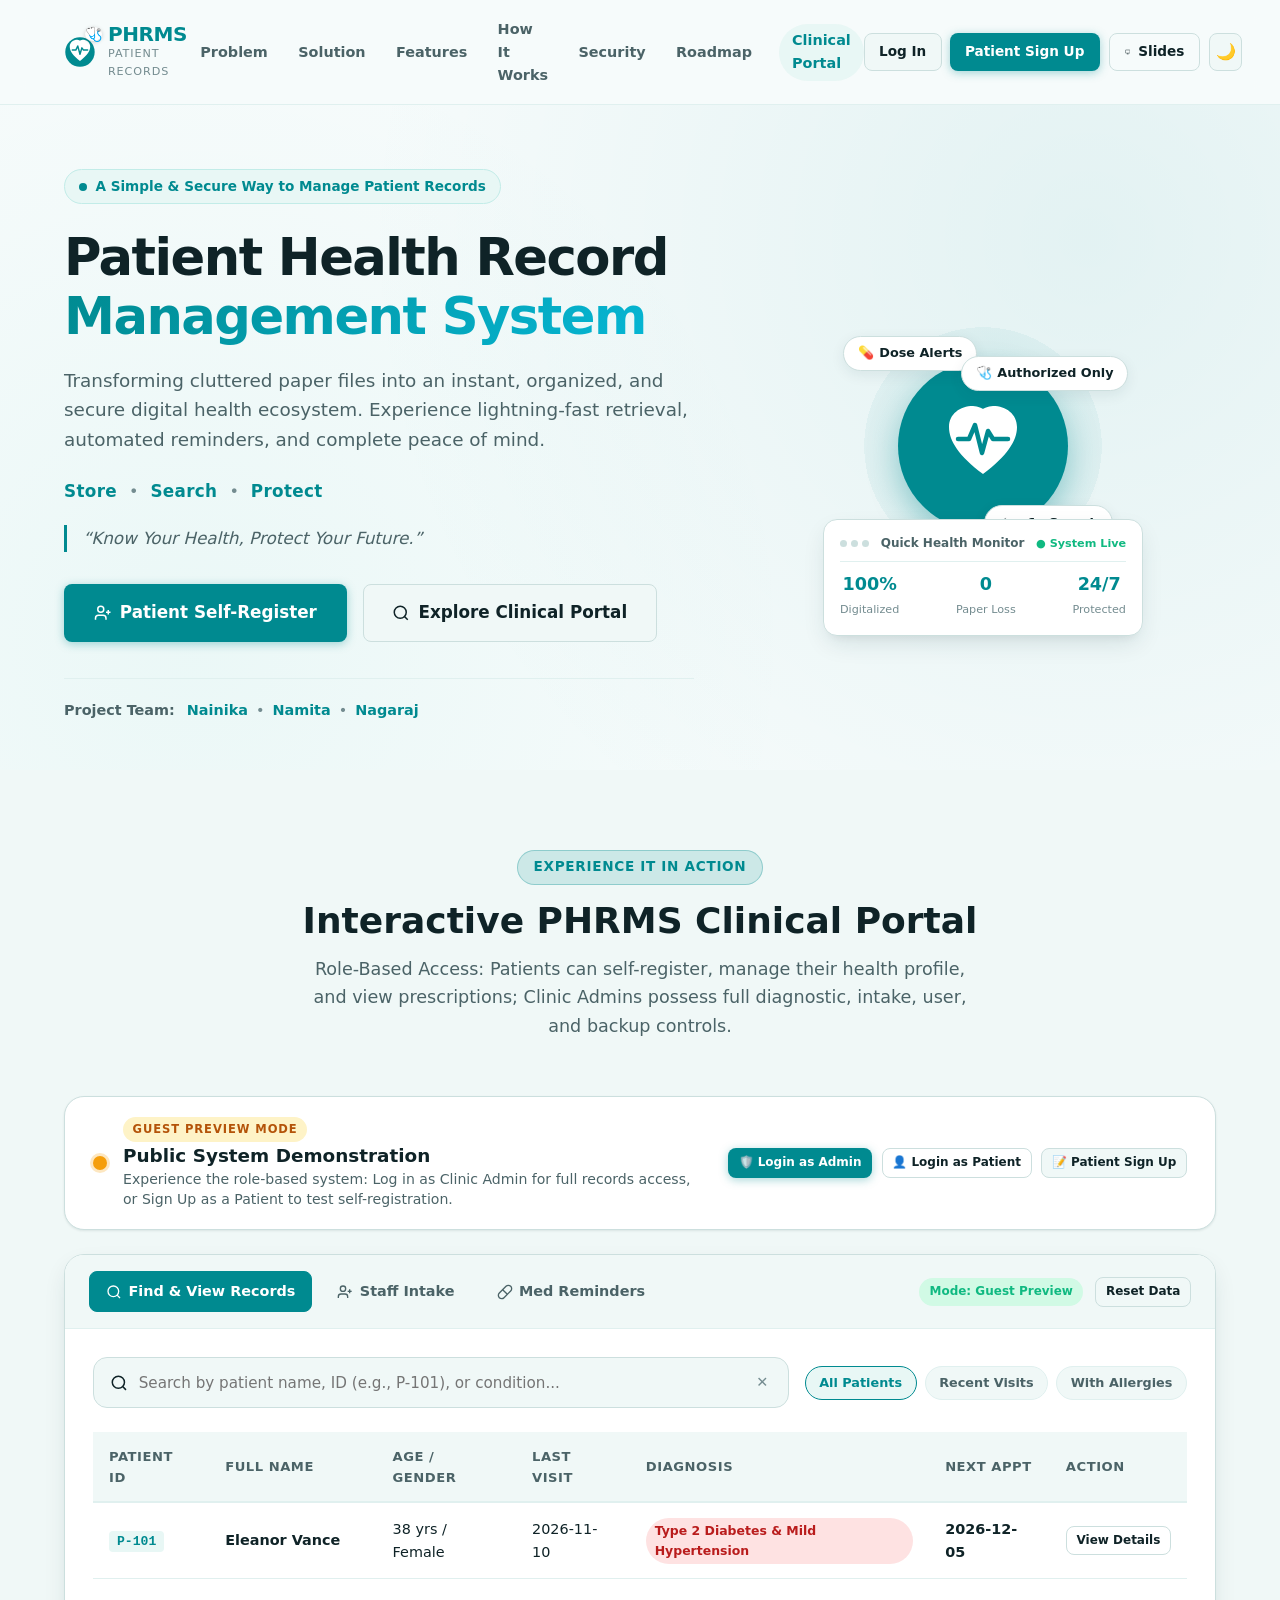
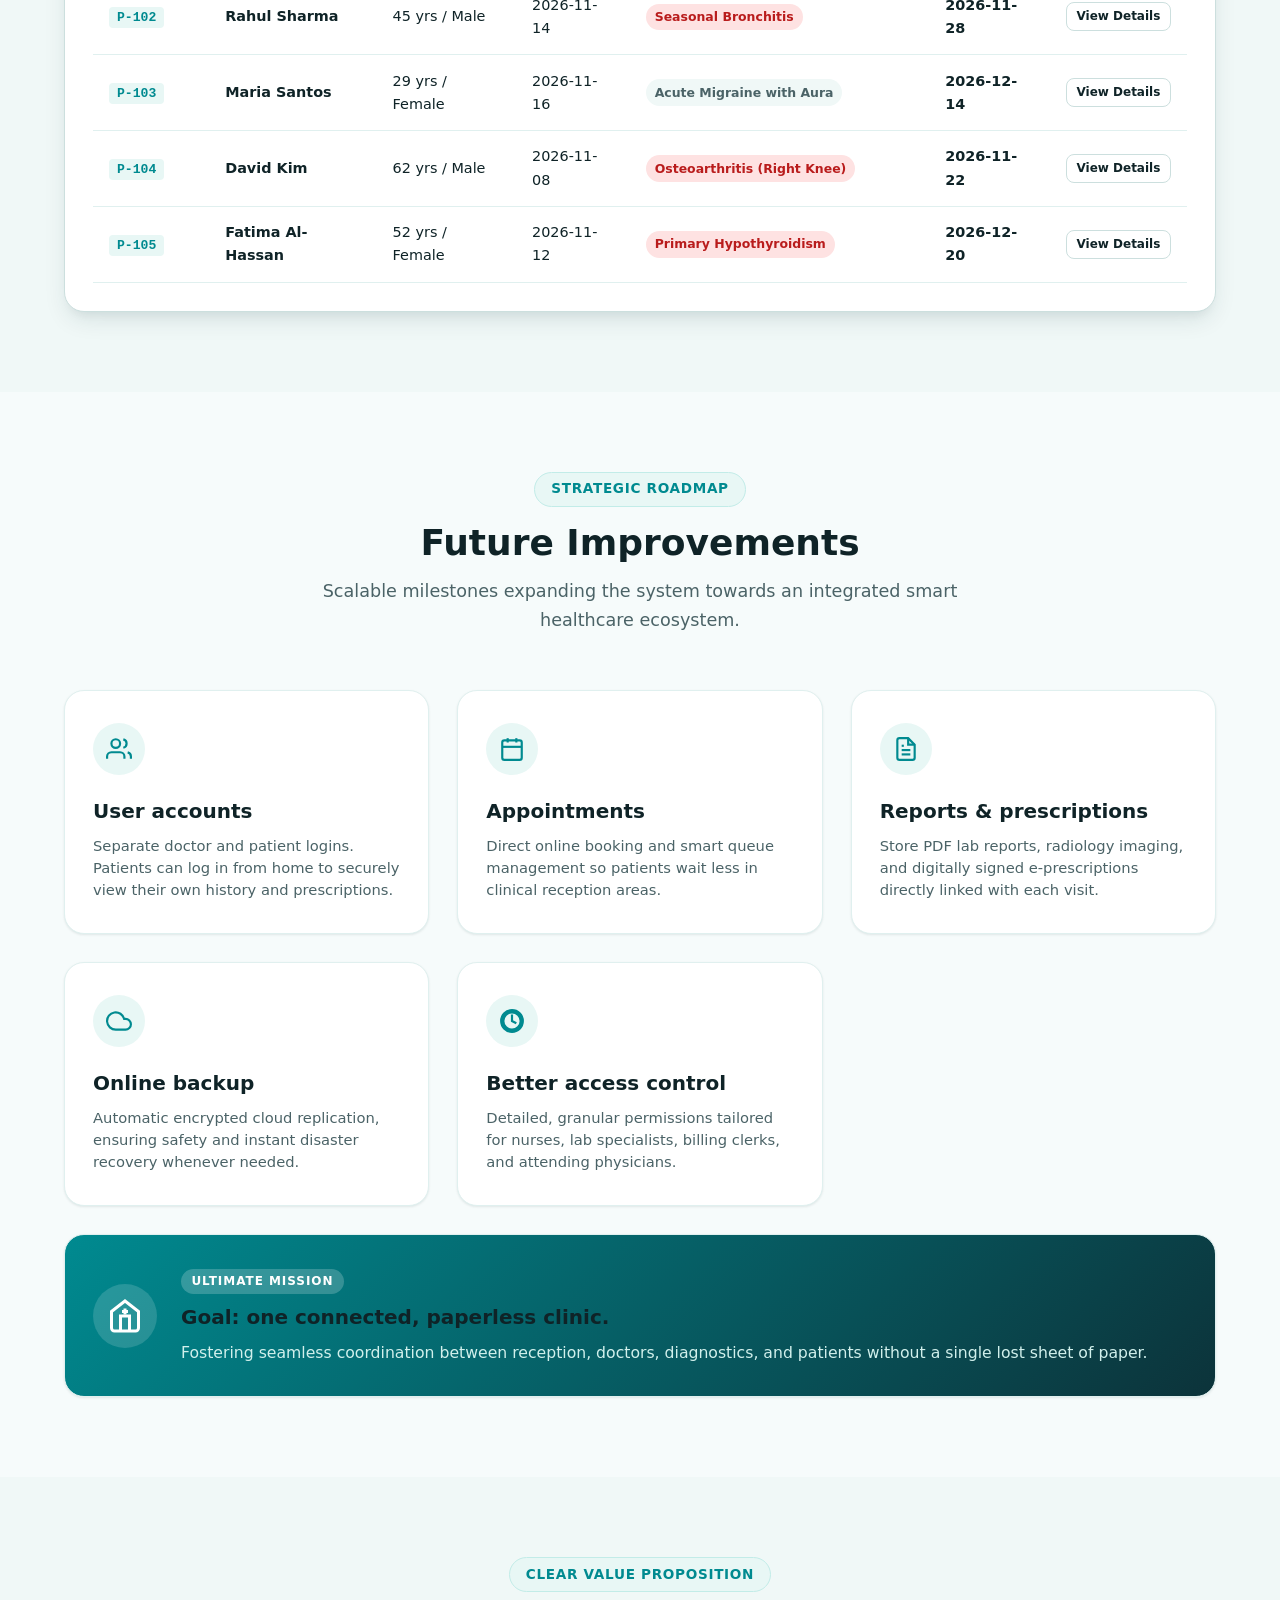
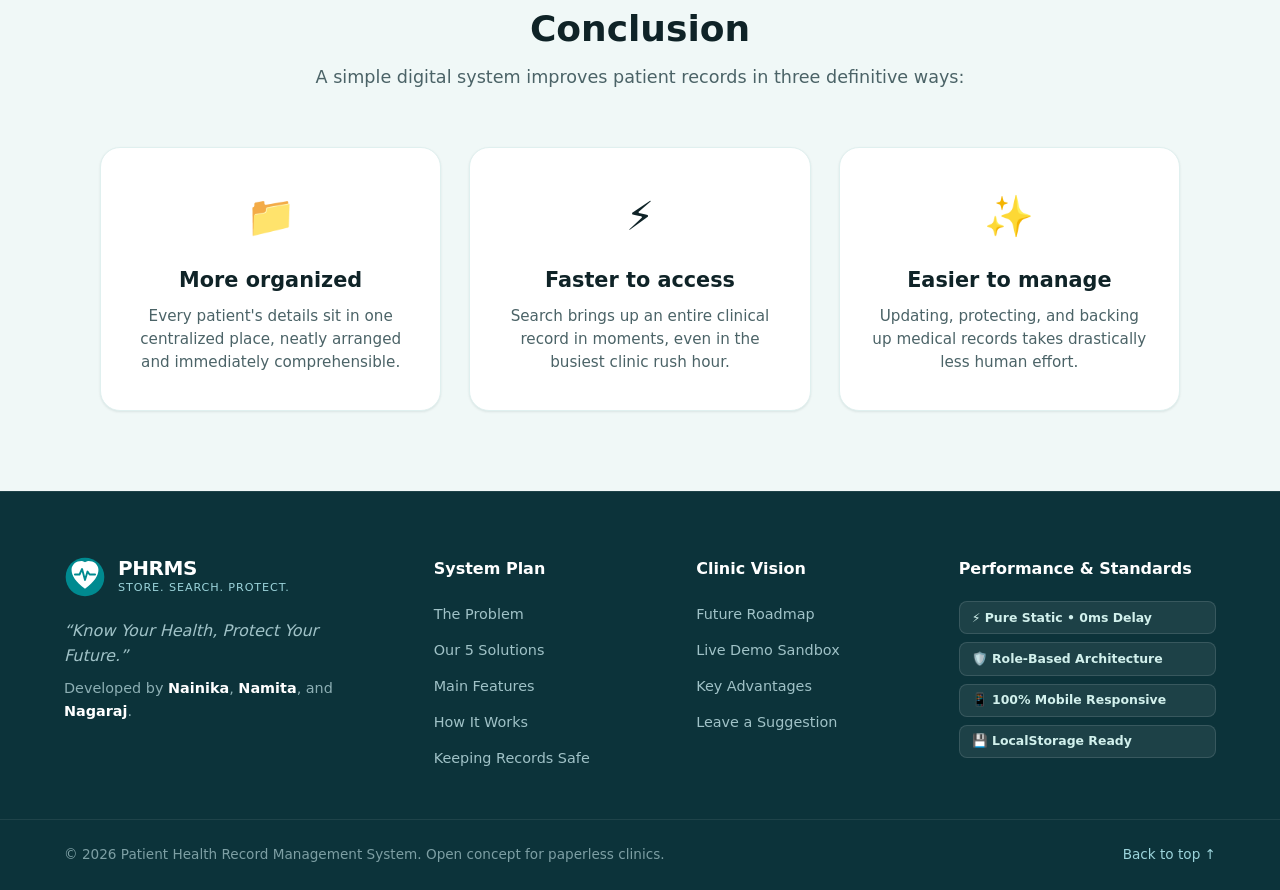
==== commit 43ba9670: "ko" ====
--- a/index.html
+++ b/index.html
@@ -30,13 +30,13 @@
       </a>
 
       <nav class="nav-links" id="navLinks" aria-label="Main Navigation">
-        <a href="/about/" class="nav-link">Problem</a>
-        <a href="/about/#solution" class="nav-link">Solution</a>
-        <a href="/about/#features" class="nav-link">Features</a>
-        <a href="/about/#workflow" class="nav-link">How It Works</a>
-        <a href="/about/#security" class="nav-link">Security</a>
-        <a href="/about/#roadmap" class="nav-link">Roadmap</a>
-        <a href="/about/#demo" class="nav-link nav-highlight">Live Demo</a>
+        <a href="#problem" class="nav-link">Problem</a>
+        <a href="#solution" class="nav-link">Solution</a>
+        <a href="#features" class="nav-link">Features</a>
+        <a href="#workflow" class="nav-link">How It Works</a>
+        <a href="#security" class="nav-link">Security</a>
+        <a href="#roadmap" class="nav-link">Roadmap</a>
+        <a href="#demo" class="nav-link nav-highlight">Clinical Portal</a>
       </nav>
 
       <div class="nav-actions">
